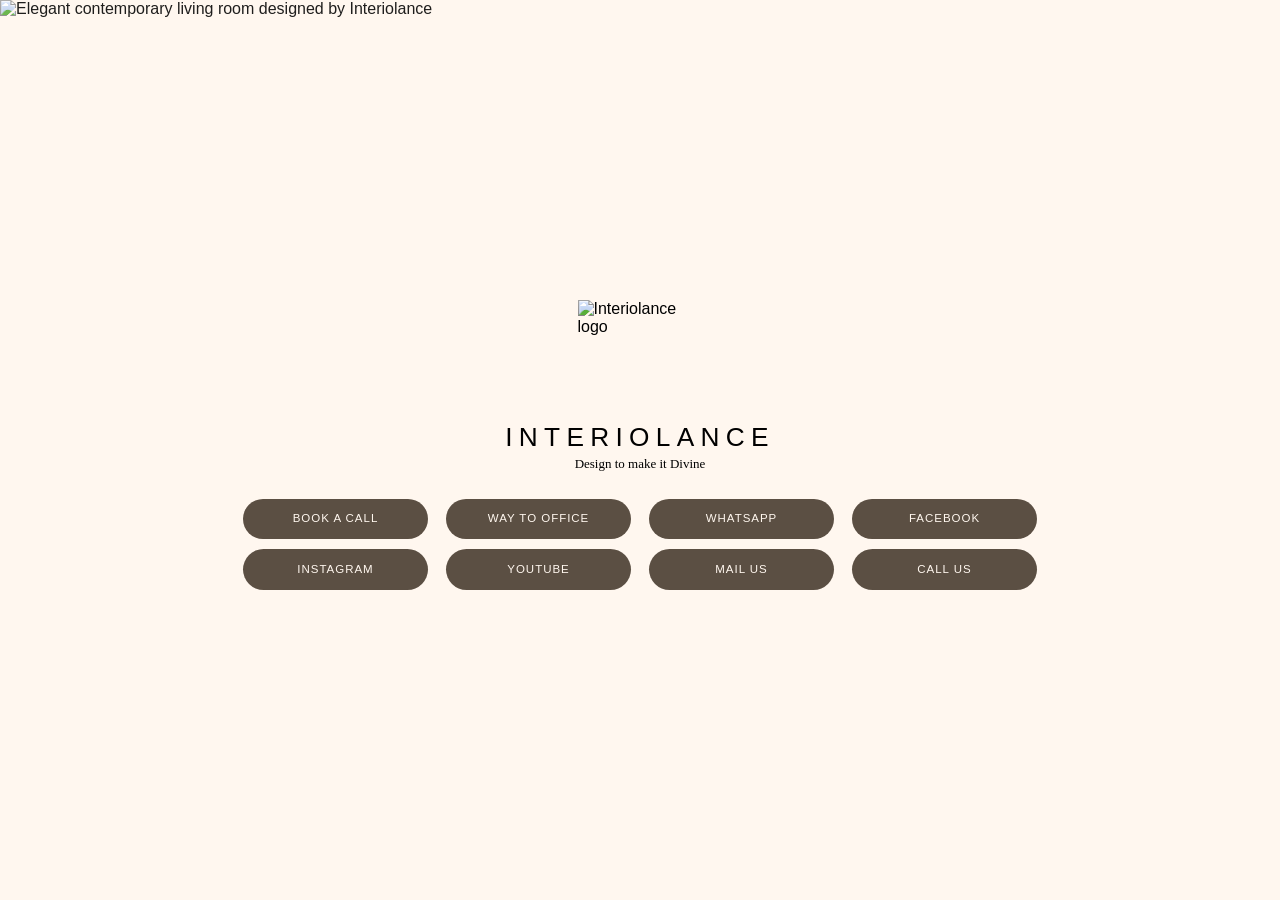
==== index.html @ ce36a460 "Initial commit" ====
<!doctype html>
<html lang="en-IN">
<head>
  <meta charset="utf-8">
  <meta name="viewport" content="width=device-width, initial-scale=1, viewport-fit=cover">
  <meta name="theme-color" content="#fff7ef">
  <meta name="description" content="This page is the Gateway to all other Digital platforms!">
  <title>Interiolance Landing Page</title>
  <link rel="preload" as="image" href="assets/original/hero.jpg">
  <link rel="preload" as="image" href="assets/original/logo.png">
  <link rel="stylesheet" href="styles.css">
</head>
<body>
  <main class="landing" id="top" aria-label="Interiolance digital links">
    <img class="landing-photo" src="assets/original/hero.jpg" alt="Elegant contemporary living room designed by Interiolance" fetchpriority="high">
    <div class="photo-wash" aria-hidden="true"></div>

    <div class="landing-content">
      <div class="logo-frame">
        <img class="brand-logo" src="assets/original/logo.png" alt="Interiolance logo" width="380" height="425">
      </div>
      <h1 class="brand-name">INTERIOLANCE</h1>
      <p class="tagline">Design to make it Divine</p>

      <nav class="link-list" aria-label="Interiolance links">
        <a class="pill" href="https://forms.gle/v94qBWnh7hxAthor6" target="_blank" rel="noopener noreferrer">book a call</a>
        <a class="pill" href="https://maps.app.goo.gl/uWN8ZstGS9riXZTt5" target="_blank" rel="noopener noreferrer">Way to OFFICE</a>
        <a class="pill" href="https://wa.me/+917980314340" target="_blank" rel="noopener noreferrer">WHATSAPP</a>
        <a class="pill" href="https://www.facebook.com/Interiolance" target="_blank" rel="noopener noreferrer">FACEBOOK</a>
        <a class="pill" href="https://www.instagram.com/interiolance?igsh=eW11NDJ0bzZkbThj&amp;utm_source=qr" target="_blank" rel="noopener noreferrer">INSTAGRAM</a>
        <a class="pill" href="https://youtube.com/@interiolance?si=PGb9g3KjiF2tGZPr" target="_blank" rel="noopener noreferrer">YOUTUBE</a>
        <a class="pill" href="mailto:interiolance@gmail.com">mail us</a>
        <a class="pill" href="tel:+917980314340">CALL US</a>
      </nav>
    </div>
  </main>
  <script src="script.js" defer></script>
</body>
</html>
---- styles.css ----
:root {
  color-scheme: light;
  --cream: #fff7ef;
  --button: #5b4f43;
  --button-text: #fff7ef;
  --title: #000000;
  --serif: "Forum", "Times New Roman", Georgia, serif;
  --sans: "Lato", "Open Sans", Arial, sans-serif;
  --pill-width: 185.54px;
  --pill-height: 40.45px;
  --pill-gap: 8.77px;
}

* { box-sizing: border-box; }
html { min-width: 320px; min-height: 100%; background: var(--cream); }
body { margin: 0; min-width: 320px; min-height: 100%; color: var(--title); font-family: var(--sans); }
a { color: inherit; }

.landing {
  position: relative;
  isolation: isolate;
  display: flex;
  justify-content: flex-start;
  align-items: center;
  min-height: 100vh;
  min-height: 100svh;
  overflow: hidden;
  background: var(--cream);
  padding: 0 20px 44px;
}

.landing-photo,
.photo-wash {
  position: absolute;
  z-index: -2;
  inset: 0;
  display: block;
  width: 100%;
  height: 100%;
}
.landing-photo {
  object-fit: cover;
  object-position: center center;
}
.photo-wash {
  z-index: -1;
  background: linear-gradient(180deg, rgba(255,247,239,.12) 0%, rgba(255,247,239,.08) 42%, rgba(255,247,239,.18) 100%);
  pointer-events: none;
}

.landing-content {
  width: 100%;
  display: flex;
  flex-direction: column;
  align-items: center;
  padding-top: 12.96svh;
}
.logo-frame {
  width: 138.6px;
  height: 122.1px;
  flex: 0 0 auto;
  display: flex;
  align-items: center;
  justify-content: center;
  overflow: hidden;
  margin: 0 0 13.6px;
}
.brand-logo {
  display: block;
  width: 100%;
  height: 100%;
  object-fit: contain;
  object-position: center;
}
.brand-name {
  max-width: 100%;
  margin: 0;
  color: #000;
  font-family: var(--sans);
  font-size: 25px;
  font-weight: 400;
  line-height: 28.3px;
  letter-spacing: .235em;
  text-align: center;
  white-space: nowrap;
  text-shadow: 0 1px 2px rgba(255,255,255,.12);
}
.tagline {
  margin: 0;
  color: #000;
  font-family: var(--serif);
  font-size: 12px;
  font-weight: 400;
  line-height: 16px;
  text-align: center;
}
.link-list {
  display: flex;
  flex-direction: column;
  align-items: center;
  gap: var(--pill-gap);
  width: 100%;
  margin-top: 11px;
}
.pill {
  display: inline-flex;
  flex: 0 0 auto;
  align-items: center;
  justify-content: center;
  width: min(var(--pill-width), 100%);
  min-height: var(--pill-height);
  padding: 0 16px;
  border: 0;
  border-radius: 999px;
  background: var(--button);
  color: var(--button-text);
  font-family: var(--sans);
  font-size: 11.5px;
  font-weight: 400;
  line-height: 1;
  letter-spacing: .085em;
  text-align: center;
  text-decoration: none;
  text-transform: uppercase;
  transition: background-color .18s ease, transform .18s ease, box-shadow .18s ease;
  -webkit-tap-highlight-color: transparent;
}
.pill:hover {
  background: #493e34;
  box-shadow: 0 4px 12px rgba(35, 27, 20, .13);
  transform: translateY(-1px);
}
.pill:active { transform: translateY(0); }
.pill:focus-visible { outline: 2px solid #fff; outline-offset: 3px; box-shadow: 0 0 0 5px var(--button); }

/* The Canva-exported mobile layout is a single portrait stack. Keep its
   original 8-pill order and spacing on narrow screens. */
@media (max-width: 699px) {
  .landing { align-items: flex-start; padding: 0 20px 38px; }
  .landing-photo { object-position: 50% center; }
  .landing-content { padding-top: 12.96svh; }
  .logo-frame { margin-bottom: 13.6px; }
  .brand-name { font-size: clamp(19px, 5.1vw, 25px); letter-spacing: .22em; }
  .tagline { font-size: 12px; }
  .link-list { margin-top: 11px; }
  .pill { max-width: 100%; }
}

/* The wide Canva view has room for a compact set of centred link pills. */
@media (min-width: 700px) {
  .landing { padding: 34px clamp(28px, 5vw, 72px) 44px; }
  .landing-content { padding-top: 0; margin: auto; }
  .logo-frame { width: 125px; height: 112px; margin-bottom: 10px; }
  .brand-name { font-size: clamp(25px, 2.05vw, 31px); letter-spacing: .24em; line-height: 1.15; }
  .tagline { margin-top: 3px; font-size: 13px; }
  .link-list {
    width: min(100%, 800px);
    display: grid;
    grid-template-columns: repeat(4, minmax(0, 1fr));
    justify-items: center;
    gap: 10px 12px;
    margin-top: 27px;
  }
  .pill { width: min(100%, 185.54px); }
}

@media (prefers-reduced-motion: reduce) {
  *, *::before, *::after { transition: none !important; scroll-behavior: auto !important; }
}
.pill.is-pressed { background: #40362e; transform: scale(.99); }
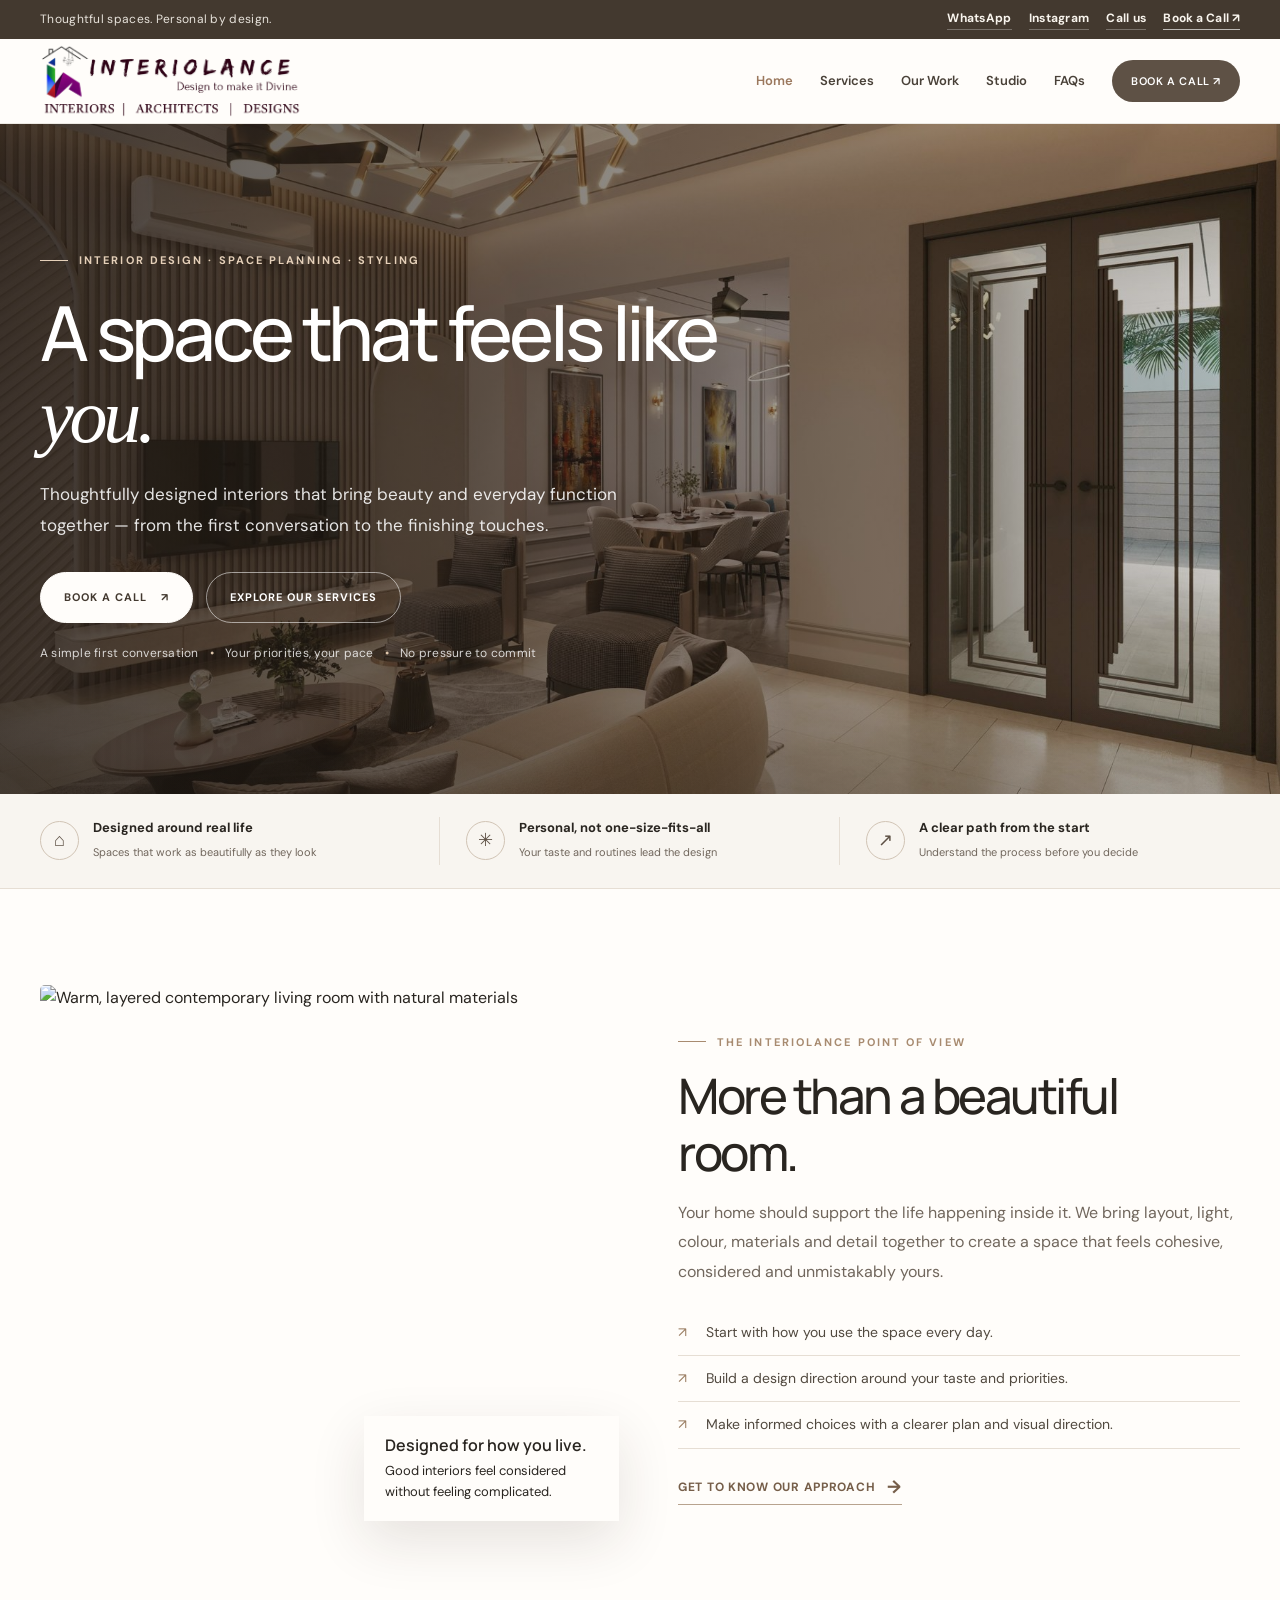
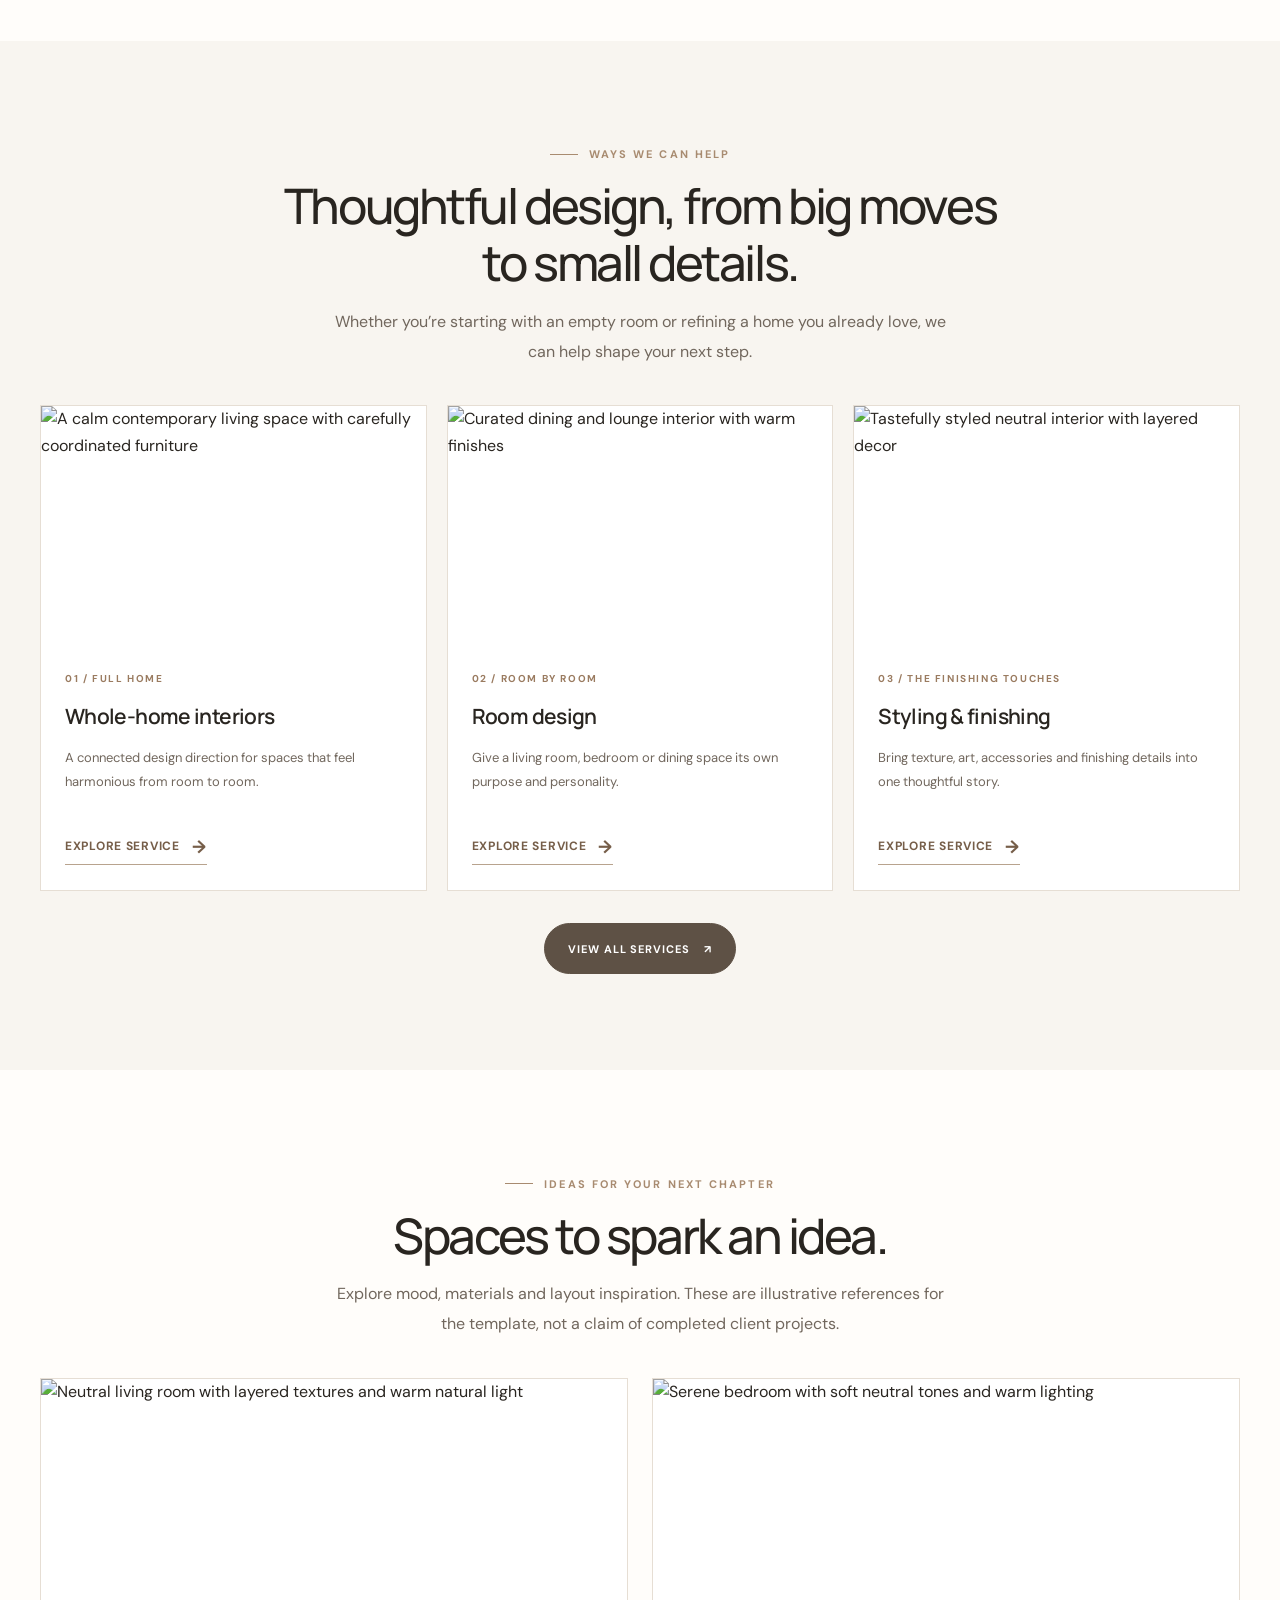
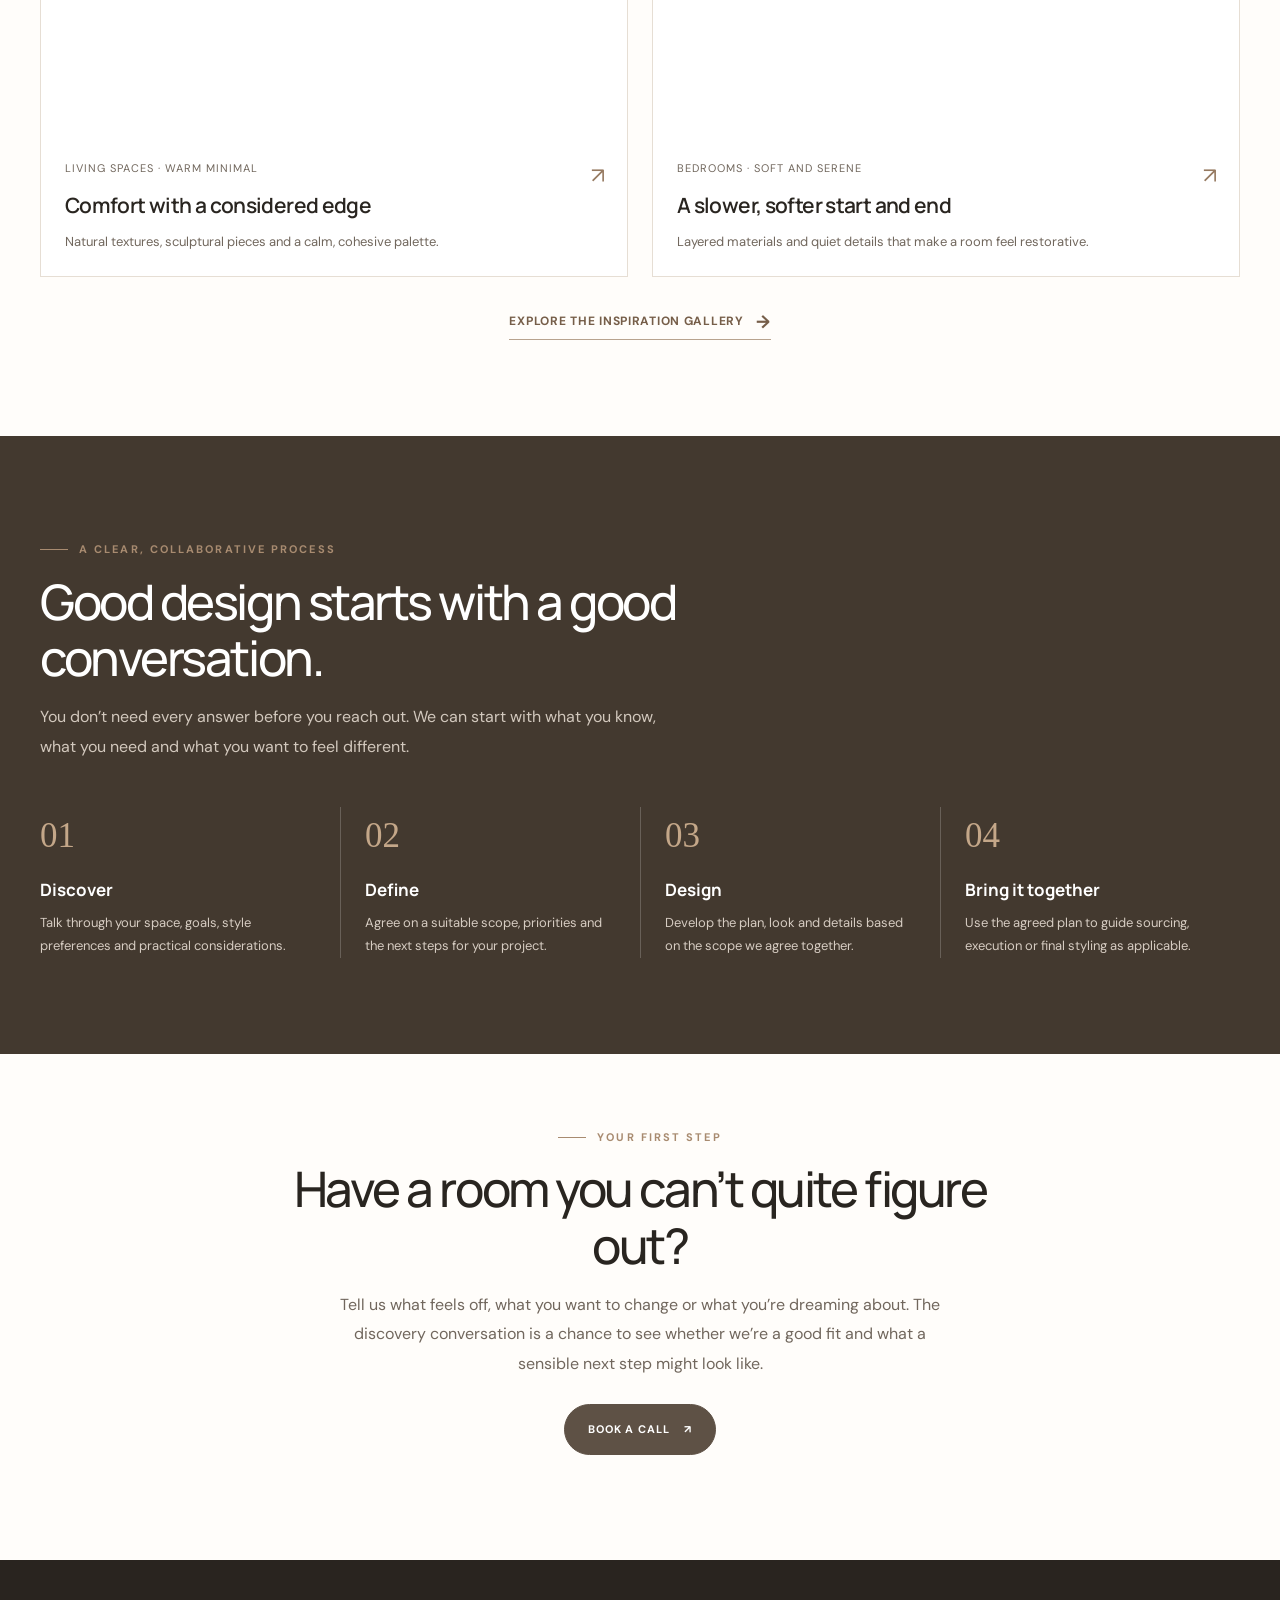
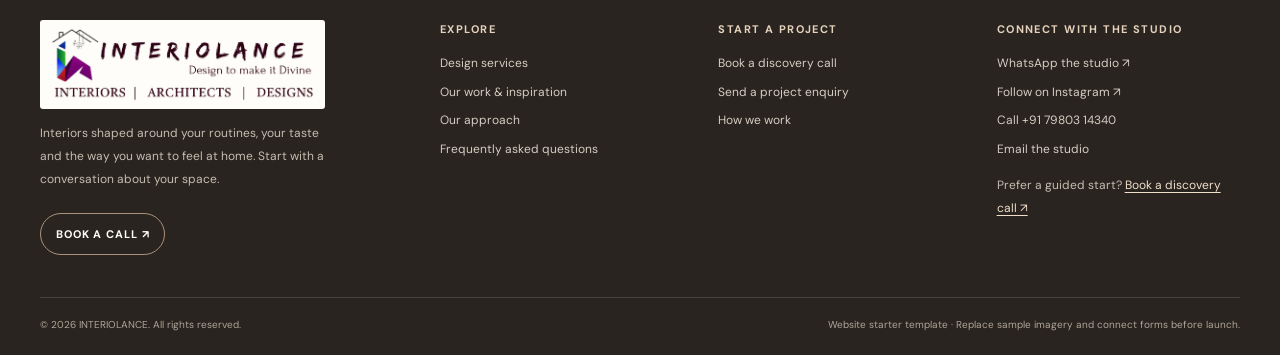
==== commit f7d89a4b: "Updated Changes" ====
--- a/index.html
+++ b/index.html
@@ -1,39 +1,29 @@
 <!doctype html>
-<html lang="en-IN">
-<head>
-  <meta charset="utf-8">
-  <meta name="viewport" content="width=device-width, initial-scale=1, viewport-fit=cover">
-  <meta name="theme-color" content="#fff7ef">
-  <meta name="description" content="This page is the Gateway to all other Digital platforms!">
-  <title>Interiolance Landing Page</title>
-  <link rel="preload" as="image" href="assets/original/hero.jpg">
-  <link rel="preload" as="image" href="assets/original/logo.png">
-  <link rel="stylesheet" href="styles.css">
-</head>
-<body>
-  <main class="landing" id="top" aria-label="Interiolance digital links">
-    <img class="landing-photo" src="assets/original/hero.jpg" alt="Elegant contemporary living room designed by Interiolance" fetchpriority="high">
-    <div class="photo-wash" aria-hidden="true"></div>
-
-    <div class="landing-content">
-      <div class="logo-frame">
-        <img class="brand-logo" src="assets/original/logo.png" alt="Interiolance logo" width="380" height="425">
-      </div>
-      <h1 class="brand-name">INTERIOLANCE</h1>
-      <p class="tagline">Design to make it Divine</p>
-
-      <nav class="link-list" aria-label="Interiolance links">
-        <a class="pill" href="https://forms.gle/v94qBWnh7hxAthor6" target="_blank" rel="noopener noreferrer">book a call</a>
-        <a class="pill" href="https://maps.app.goo.gl/uWN8ZstGS9riXZTt5" target="_blank" rel="noopener noreferrer">Way to OFFICE</a>
-        <a class="pill" href="https://wa.me/+917980314340" target="_blank" rel="noopener noreferrer">WHATSAPP</a>
-        <a class="pill" href="https://www.facebook.com/Interiolance" target="_blank" rel="noopener noreferrer">FACEBOOK</a>
-        <a class="pill" href="https://www.instagram.com/interiolance?igsh=eW11NDJ0bzZkbThj&amp;utm_source=qr" target="_blank" rel="noopener noreferrer">INSTAGRAM</a>
-        <a class="pill" href="https://youtube.com/@interiolance?si=PGb9g3KjiF2tGZPr" target="_blank" rel="noopener noreferrer">YOUTUBE</a>
-        <a class="pill" href="mailto:interiolance@gmail.com">mail us</a>
-        <a class="pill" href="tel:+917980314340">CALL US</a>
-      </nav>
-    </div>
-  </main>
-  <script src="script.js" defer></script>
-</body>
-</html>
+<html lang="en"><head><meta charset="utf-8"><meta name="viewport" content="width=device-width,initial-scale=1"><meta name="theme-color" content="#5e5145"><meta name="description" content="INTERIOLANCE creates thoughtful, personal interiors. Explore design services, inspiration and book a discovery call."><title>Interior Design Studio | INTERIOLANCE</title><link rel="icon" type="image/png" href="assets/interiolance-mark.png"><link rel="stylesheet" href="styles.css"></head>
+<body><a class="skip-link" href="#main-content">Skip to content</a>
+<div class="utility-bar"><div class="container utility-inner"><span class="utility-message">Thoughtful spaces. Personal by design.</span><div class="utility-actions"><a class="utility-link" href="https://wa.me/917980314340?text=Hello%20INTERIOLANCE%2C%20I%27d%20like%20to%20discuss%20an%20interior%20design%20project." target="_blank" rel="noopener noreferrer" aria-label="Chat with INTERIOLANCE on WhatsApp">WhatsApp</a><a class="utility-link" href="https://www.instagram.com/interiolance/" target="_blank" rel="noopener noreferrer" aria-label="Visit INTERIOLANCE on Instagram">Instagram</a><a class="utility-link" href="tel:+917980314340" aria-label="Call INTERIOLANCE">Call us</a><a class="utility-book" href="https://forms.gle/v94qBWnh7hxAthor6" target="_blank" rel="noopener noreferrer">Book a Call <span aria-hidden="true">↗</span></a></div></div></div>
+<header class="site-header"><div class="container header-inner">
+<a class="brand" href="index.html" aria-label="INTERIOLANCE home"><img class="brand-logo" src="assets/interiolance-logo.png" alt="INTERIOLANCE — Design to make it Divine — Interiors, Architects, Designs"/></a>
+<button class="menu-toggle" type="button" aria-expanded="false" aria-controls="primary-navigation" aria-label="Open navigation menu"><span aria-hidden="true">☰</span><span class="menu-label">Menu</span></button>
+<nav class="main-nav" id="primary-navigation" aria-label="Primary navigation"><a href="index.html" data-page="home" class="active">Home</a><a href="services.html" data-page="services" class="">Services</a><a href="projects.html" data-page="projects" class="">Our Work</a><a href="about.html" data-page="about" class="">Studio</a><a href="faqs.html" data-page="faqs" class="">FAQs</a><a class="nav-book" href="https://forms.gle/v94qBWnh7hxAthor6" target="_blank" rel="noopener noreferrer" data-page="contact">BOOK A CALL <span aria-hidden="true">↗</span></a></nav>
+</div></header><main id="main-content"><section class="hero"><div class="container hero-inner"><div class="hero-copy reveal"><span class="eyebrow">Interior design · Space planning · Styling</span><h1>A space that feels like <em>you.</em></h1><p class="lead">Thoughtfully designed interiors that bring beauty and everyday function together — from the first conversation to the finishing touches.</p><div class="hero-actions"><a class="btn btn-light" href="https://forms.gle/v94qBWnh7hxAthor6" target="_blank" rel="noopener noreferrer">Book a Call <span aria-hidden="true">↗</span></a><a class="btn btn-outline" href="services.html">Explore our services</a></div><p class="hero-note">A simple first conversation <span>•</span> Your priorities, your pace <span>•</span> No pressure to commit</p></div></div></section>
+<section class="trust-strip"><div class="container trust-grid"><div class="trust-item"><span class="trust-mark">⌂</span><div><strong>Designed around real life</strong><small>Spaces that work as beautifully as they look</small></div></div><div class="trust-item"><span class="trust-mark">✳</span><div><strong>Personal, not one-size-fits-all</strong><small>Your taste and routines lead the design</small></div></div><div class="trust-item"><span class="trust-mark">↗</span><div><strong>A clear path from the start</strong><small>Understand the process before you decide</small></div></div></div></section>
+<section class="section"><div class="container split"><div class="photo-wrap reveal"><img src="https://images.unsplash.com/photo-1600210492486-724fe5c67fb0?auto=format&fit=crop&w=1300&q=85" alt="Warm, layered contemporary living room with natural materials" loading="lazy"><div class="image-label"><strong>Designed for how you live.</strong>Good interiors feel considered without feeling complicated.</div></div><div class="split-copy reveal"><span class="eyebrow">The INTERIOLANCE point of view</span><h2>More than a beautiful room.</h2><p class="lead">Your home should support the life happening inside it. We bring layout, light, colour, materials and detail together to create a space that feels cohesive, considered and unmistakably yours.</p><ul class="simple-list"><li>Start with how you use the space every day.</li><li>Build a design direction around your taste and priorities.</li><li>Make informed choices with a clearer plan and visual direction.</li></ul><a class="text-link" href="about.html">Get to know our approach <span>→</span></a></div></div></section>
+<section class="section section-tint"><div class="container"><div class="section-heading reveal"><span class="eyebrow">Ways we can help</span><h2>Thoughtful design, from big moves to small details.</h2><p class="lead">Whether you’re starting with an empty room or refining a home you already love, we can help shape your next step.</p></div><div class="card-grid">
+<a class="service-card reveal" href="services.html#full-home"><img src="https://images.unsplash.com/photo-1600607687939-ce8a6c25118c?auto=format&fit=crop&w=1000&q=85" alt="A calm contemporary living space with carefully coordinated furniture" loading="lazy"><div class="service-card-content"><span class="number">01 / FULL HOME</span><h3>Whole-home interiors</h3><p>A connected design direction for spaces that feel harmonious from room to room.</p><span class="text-link">Explore service <span>→</span></span></div></a>
+<a class="service-card reveal" href="services.html#room-design"><img src="https://images.unsplash.com/photo-1616486338812-3dadae4b4ace?auto=format&fit=crop&w=1000&q=85" alt="Curated dining and lounge interior with warm finishes" loading="lazy"><div class="service-card-content"><span class="number">02 / ROOM BY ROOM</span><h3>Room design</h3><p>Give a living room, bedroom or dining space its own purpose and personality.</p><span class="text-link">Explore service <span>→</span></span></div></a>
+<a class="service-card reveal" href="services.html#styling"><img src="https://images.unsplash.com/photo-1618221195710-dd6b41faaea6?auto=format&fit=crop&w=1000&q=85" alt="Tastefully styled neutral interior with layered decor" loading="lazy"><div class="service-card-content"><span class="number">03 / THE FINISHING TOUCHES</span><h3>Styling & finishing</h3><p>Bring texture, art, accessories and finishing details into one thoughtful story.</p><span class="text-link">Explore service <span>→</span></span></div></a>
+</div><div style="text-align:center;margin-top:32px"><a class="btn" href="services.html">View all services <span aria-hidden="true">↗</span></a></div></div></section>
+<section class="section"><div class="container"><div class="section-heading reveal"><span class="eyebrow">Ideas for your next chapter</span><h2>Spaces to spark an idea.</h2><p class="lead">Explore mood, materials and layout inspiration. These are illustrative references for the template, not a claim of completed client projects.</p></div><div class="project-grid">
+<a class="project-card reveal" href="projects.html"><img src="https://images.unsplash.com/photo-1600210492486-724fe5c67fb0?auto=format&fit=crop&w=1300&q=85" alt="Neutral living room with layered textures and warm natural light" loading="lazy"><div class="project-info"><span class="project-meta">Living spaces · Warm minimal</span><h3>Comfort with a considered edge</h3><p>Natural textures, sculptural pieces and a calm, cohesive palette.</p><span class="arrow" aria-hidden="true">↗</span></div></a>
+<a class="project-card reveal" href="projects.html"><img src="https://images.unsplash.com/photo-1600607687920-4e2a09cf159d?auto=format&fit=crop&w=1300&q=85" alt="Serene bedroom with soft neutral tones and warm lighting" loading="lazy"><div class="project-info"><span class="project-meta">Bedrooms · Soft and serene</span><h3>A slower, softer start and end</h3><p>Layered materials and quiet details that make a room feel restorative.</p><span class="arrow" aria-hidden="true">↗</span></div></a>
+</div><div style="text-align:center;margin-top:30px"><a class="text-link" href="projects.html">Explore the inspiration gallery <span>→</span></a></div></div></section>
+<section class="section section-dark" id="process"><div class="container"><div class="section-heading align-left reveal"><span class="eyebrow">A clear, collaborative process</span><h2>Good design starts with a good conversation.</h2><p class="lead">You don’t need every answer before you reach out. We can start with what you know, what you need and what you want to feel different.</p></div><div class="process-grid"><div class="process-item reveal"><div class="process-num">01</div><h3>Discover</h3><p>Talk through your space, goals, style preferences and practical considerations.</p></div><div class="process-item reveal"><div class="process-num">02</div><h3>Define</h3><p>Agree on a suitable scope, priorities and the next steps for your project.</p></div><div class="process-item reveal"><div class="process-num">03</div><h3>Design</h3><p>Develop the plan, look and details based on the scope we agree together.</p></div><div class="process-item reveal"><div class="process-num">04</div><h3>Bring it together</h3><p>Use the agreed plan to guide sourcing, execution or final styling as applicable.</p></div></div></div></section>
+<section class="section compact"><div class="container"><div class="section-heading reveal"><span class="eyebrow">Your first step</span><h2>Have a room you can’t quite figure out?</h2><p class="lead">Tell us what feels off, what you want to change or what you’re dreaming about. The discovery conversation is a chance to see whether we’re a good fit and what a sensible next step might look like.</p><div style="margin-top:25px"><a class="btn" href="https://forms.gle/v94qBWnh7hxAthor6" target="_blank" rel="noopener noreferrer">Book a Call <span aria-hidden="true">↗</span></a></div></div></div></section></main><footer class="footer"><div class="container"><div class="footer-main">
+<div><a class="footer-brand" href="index.html"><img class="footer-logo" src="assets/interiolance-logo.png" alt="INTERIOLANCE — Design to make it Divine — Interiors, Architects, Designs"/></a><p>Interiors shaped around your routines, your taste and the way you want to feel at home. Start with a conversation about your space.</p><a class="footer-cta" href="https://forms.gle/v94qBWnh7hxAthor6" target="_blank" rel="noopener noreferrer">BOOK A CALL ↗</a></div>
+<div><h3>Explore</h3><div class="footer-links"><a href="services.html">Design services</a><a href="projects.html">Our work & inspiration</a><a href="about.html">Our approach</a><a href="faqs.html">Frequently asked questions</a></div></div>
+<div><h3>Start a project</h3><div class="footer-links"><a href="https://forms.gle/v94qBWnh7hxAthor6" target="_blank" rel="noopener noreferrer">Book a discovery call</a><a href="contact.html#project-enquiry">Send a project enquiry</a><a href="services.html#process">How we work</a></div></div>
+<div><h3>Connect with the studio</h3><div class="footer-links"><a href="https://wa.me/917980314340?text=Hello%20INTERIOLANCE%2C%20I%27d%20like%20to%20discuss%20an%20interior%20design%20project." target="_blank" rel="noopener noreferrer">WhatsApp the studio ↗</a><a href="https://www.instagram.com/interiolance/" target="_blank" rel="noopener noreferrer">Follow on Instagram ↗</a><a href="tel:+917980314340">Call +91 79803 14340</a><a href="mailto:interiolance@gmail.com">Email the studio</a></div><p style="margin-top:14px">Prefer a guided start? <a class="footer-inline-link" href="https://forms.gle/v94qBWnh7hxAthor6" target="_blank" rel="noopener noreferrer">Book a discovery call ↗</a></p></div>
+</div><div class="footer-bottom"><span>© <span data-current-year></span> INTERIOLANCE. All rights reserved.</span><span>Website starter template · Replace sample imagery and connect forms before launch.</span></div></div></footer>
+<nav class="mobile-contact-dock" aria-label="Quick contact links"><a class="dock-book" href="https://forms.gle/v94qBWnh7hxAthor6" target="_blank" rel="noopener noreferrer"><span class="dock-icon" aria-hidden="true">↗</span><span>Book a Call</span></a><a href="https://wa.me/917980314340?text=Hello%20INTERIOLANCE%2C%20I%27d%20like%20to%20discuss%20an%20interior%20design%20project." target="_blank" rel="noopener noreferrer"><span class="dock-icon" aria-hidden="true">◉</span><span>WhatsApp</span></a><a href="https://www.instagram.com/interiolance/" target="_blank" rel="noopener noreferrer"><span class="dock-icon" aria-hidden="true">◎</span><span>Instagram</span></a><a href="tel:+917980314340"><span class="dock-icon" aria-hidden="true">☎</span><span>Call</span></a></nav>
+<script src="script.js"></script></body></html>
--- a/styles.css
+++ b/styles.css
@@ -1,170 +1,7 @@
-:root {
-  color-scheme: light;
-  --cream: #fff7ef;
-  --button: #5b4f43;
-  --button-text: #fff7ef;
-  --title: #000000;
-  --serif: "Forum", "Times New Roman", Georgia, serif;
-  --sans: "Lato", "Open Sans", Arial, sans-serif;
-  --pill-width: 185.54px;
-  --pill-height: 40.45px;
-  --pill-gap: 8.77px;
-}
-
-* { box-sizing: border-box; }
-html { min-width: 320px; min-height: 100%; background: var(--cream); }
-body { margin: 0; min-width: 320px; min-height: 100%; color: var(--title); font-family: var(--sans); }
-a { color: inherit; }
-
-.landing {
-  position: relative;
-  isolation: isolate;
-  display: flex;
-  justify-content: flex-start;
-  align-items: center;
-  min-height: 100vh;
-  min-height: 100svh;
-  overflow: hidden;
-  background: var(--cream);
-  padding: 0 20px 44px;
-}
-
-.landing-photo,
-.photo-wash {
-  position: absolute;
-  z-index: -2;
-  inset: 0;
-  display: block;
-  width: 100%;
-  height: 100%;
-}
-.landing-photo {
-  object-fit: cover;
-  object-position: center center;
-}
-.photo-wash {
-  z-index: -1;
-  background: linear-gradient(180deg, rgba(255,247,239,.12) 0%, rgba(255,247,239,.08) 42%, rgba(255,247,239,.18) 100%);
-  pointer-events: none;
-}
-
-.landing-content {
-  width: 100%;
-  display: flex;
-  flex-direction: column;
-  align-items: center;
-  padding-top: 12.96svh;
-}
-.logo-frame {
-  width: 138.6px;
-  height: 122.1px;
-  flex: 0 0 auto;
-  display: flex;
-  align-items: center;
-  justify-content: center;
-  overflow: hidden;
-  margin: 0 0 13.6px;
-}
-.brand-logo {
-  display: block;
-  width: 100%;
-  height: 100%;
-  object-fit: contain;
-  object-position: center;
-}
-.brand-name {
-  max-width: 100%;
-  margin: 0;
-  color: #000;
-  font-family: var(--sans);
-  font-size: 25px;
-  font-weight: 400;
-  line-height: 28.3px;
-  letter-spacing: .235em;
-  text-align: center;
-  white-space: nowrap;
-  text-shadow: 0 1px 2px rgba(255,255,255,.12);
-}
-.tagline {
-  margin: 0;
-  color: #000;
-  font-family: var(--serif);
-  font-size: 12px;
-  font-weight: 400;
-  line-height: 16px;
-  text-align: center;
-}
-.link-list {
-  display: flex;
-  flex-direction: column;
-  align-items: center;
-  gap: var(--pill-gap);
-  width: 100%;
-  margin-top: 11px;
-}
-.pill {
-  display: inline-flex;
-  flex: 0 0 auto;
-  align-items: center;
-  justify-content: center;
-  width: min(var(--pill-width), 100%);
-  min-height: var(--pill-height);
-  padding: 0 16px;
-  border: 0;
-  border-radius: 999px;
-  background: var(--button);
-  color: var(--button-text);
-  font-family: var(--sans);
-  font-size: 11.5px;
-  font-weight: 400;
-  line-height: 1;
-  letter-spacing: .085em;
-  text-align: center;
-  text-decoration: none;
-  text-transform: uppercase;
-  transition: background-color .18s ease, transform .18s ease, box-shadow .18s ease;
-  -webkit-tap-highlight-color: transparent;
-}
-.pill:hover {
-  background: #493e34;
-  box-shadow: 0 4px 12px rgba(35, 27, 20, .13);
-  transform: translateY(-1px);
-}
-.pill:active { transform: translateY(0); }
-.pill:focus-visible { outline: 2px solid #fff; outline-offset: 3px; box-shadow: 0 0 0 5px var(--button); }
-
-/* The Canva-exported mobile layout is a single portrait stack. Keep its
-   original 8-pill order and spacing on narrow screens. */
-@media (max-width: 699px) {
-  .landing { align-items: flex-start; padding: 0 20px 38px; }
-  .landing-photo { object-position: 50% center; }
-  .landing-content { padding-top: 12.96svh; }
-  .logo-frame { margin-bottom: 13.6px; }
-  .brand-name { font-size: clamp(19px, 5.1vw, 25px); letter-spacing: .22em; }
-  .tagline { font-size: 12px; }
-  .link-list { margin-top: 11px; }
-  .pill { max-width: 100%; }
-}
-
-/* The wide Canva view has room for a compact set of centred link pills. */
-@media (min-width: 700px) {
-  .landing { padding: 34px clamp(28px, 5vw, 72px) 44px; }
-  .landing-content { padding-top: 0; margin: auto; }
-  .logo-frame { width: 125px; height: 112px; margin-bottom: 10px; }
-  .brand-name { font-size: clamp(25px, 2.05vw, 31px); letter-spacing: .24em; line-height: 1.15; }
-  .tagline { margin-top: 3px; font-size: 13px; }
-  .link-list {
-    width: min(100%, 800px);
-    display: grid;
-    grid-template-columns: repeat(4, minmax(0, 1fr));
-    justify-items: center;
-    gap: 10px 12px;
-    margin-top: 27px;
-  }
-  .pill { width: min(100%, 185.54px); }
-}
-
-@media (prefers-reduced-motion: reduce) {
-  *, *::before, *::after { transition: none !important; scroll-behavior: auto !important; }
-}
-.pill.is-pressed { background: #40362e; transform: scale(.99); }
+@import url('https://fonts.googleapis.com/css2?family=DM+Sans:wght@400;500;600;700&family=Manrope:wght@400;500;600;700;800&display=swap');
+:root{--ink:#292520;--muted:#71675d;--taupe:#5e5145;--taupe-dark:#43392f;--sand:#e9dfd2;--cream:#f8f5f0;--paper:#fffdfa;--line:#e6ded4;--white:#fff;--accent:#a88b70;--shadow:0 20px 55px rgba(46,35,24,.12);--radius:5px;--max:1200px}
+*{box-sizing:border-box}html{scroll-behavior:smooth;scroll-padding-top:100px}body{margin:0;background:var(--paper);color:var(--ink);font-family:'DM Sans',Arial,sans-serif;line-height:1.65;-webkit-font-smoothing:antialiased}img{display:block;max-width:100%}a{color:inherit;text-decoration:none}button,input,textarea,select{font:inherit}button,a{-webkit-tap-highlight-color:transparent}button:focus-visible,a:focus-visible,input:focus-visible,textarea:focus-visible,select:focus-visible{outline:3px solid #b99574;outline-offset:3px}.container{width:min(var(--max),calc(100% - 48px));margin-inline:auto}.utility-bar{background:var(--taupe-dark);color:#f9f5ee;font-size:12px;letter-spacing:.025em}.utility-inner{display:flex;align-items:center;justify-content:space-between;gap:20px;min-height:39px}.utility-message{opacity:.9;white-space:nowrap}.utility-actions{display:flex;align-items:center;justify-content:flex-end;gap:17px;flex-wrap:wrap}.utility-actions a{font-weight:700;padding-bottom:1px;white-space:nowrap}.utility-link{border-bottom:1px solid rgba(255,255,255,.28)}.utility-actions a:hover{color:#ead8c5}.utility-book{border-bottom:1px solid rgba(255,255,255,.65);letter-spacing:.01em}.site-header{position:sticky;top:0;z-index:20;background:rgba(255,253,250,.96);backdrop-filter:blur(16px);border-bottom:1px solid rgba(98,80,63,.12)}.header-inner{min-height:84px;display:flex;align-items:center;justify-content:space-between;gap:24px}.brand{display:inline-flex;align-items:center;width:295px;min-width:250px;max-width:310px;flex:0 1 295px;flex-shrink:0}.brand-logo{display:block;width:100%;height:auto;max-height:74px;object-fit:contain;object-position:left center}.main-nav{display:flex;align-items:center;gap:27px;font-size:13px;font-weight:600;color:#494138}.main-nav>a:not(.btn):hover,.main-nav>a.active{color:#9b785d}.nav-book{padding:12px 19px!important;border-radius:99px;background:var(--taupe);color:var(--white)!important;letter-spacing:.055em;font-size:11px;transition:transform .2s,background .2s}.nav-book:hover{background:var(--taupe-dark);transform:translateY(-1px)}.menu-toggle{display:none;border:1px solid var(--line);background:transparent;border-radius:99px;padding:9px 14px;color:var(--ink);cursor:pointer}.hero{min-height:670px;display:flex;align-items:center;position:relative;color:white;background-image:linear-gradient(90deg,rgba(32,25,20,.76) 0%,rgba(44,34,27,.57) 42%,rgba(46,35,26,.22) 100%),url('assets/hero-interior.jpg');background-size:cover;background-position:center 54%;isolation:isolate}.hero:after{content:"";position:absolute;inset:auto 0 0;height:95px;background:linear-gradient(transparent,rgba(24,20,16,.15));pointer-events:none}.hero-inner{position:relative;z-index:1;padding-block:85px}.hero-copy{max-width:720px}.eyebrow{display:inline-flex;align-items:center;gap:11px;font-size:11px;letter-spacing:.19em;text-transform:uppercase;font-weight:700;color:var(--accent)}.hero .eyebrow{color:#e5d0b9}.eyebrow:before{content:"";width:28px;height:1px;background:currentColor}.hero h1,.page-hero h1{font-family:'Manrope',sans-serif;font-weight:500;letter-spacing:-.055em;line-height:1.07;font-size:clamp(42px,6.2vw,76px);margin:23px 0 21px}.hero h1 em{font-family:Georgia,serif;font-weight:400}.hero .lead{max-width:590px;color:rgba(255,255,255,.88);font-size:17px}.lead{font-size:16px;color:var(--muted);line-height:1.85}.hero-actions{display:flex;align-items:center;gap:13px;flex-wrap:wrap;margin-top:30px}.btn{display:inline-flex;justify-content:center;align-items:center;gap:14px;border:1px solid var(--taupe);background:var(--taupe);color:#fff;padding:14px 23px;min-height:51px;text-transform:uppercase;font-size:11px;letter-spacing:.09em;font-weight:700;border-radius:99px;cursor:pointer;transition:transform .2s,background .2s,border-color .2s}.btn:hover{transform:translateY(-2px);background:var(--taupe-dark);border-color:var(--taupe-dark)}.btn-light{background:#fffdfa;color:var(--taupe-dark);border-color:#fffdfa}.btn-light:hover{background:#e9dfd2;border-color:#e9dfd2}.btn-outline{background:transparent;color:var(--ink);border-color:#cfc3b6}.hero .btn-outline{color:white;border-color:rgba(255,255,255,.55)}.hero .btn-outline:hover{background:rgba(255,255,255,.13)}.hero-note{font-size:12px;color:rgba(255,255,255,.8);margin-top:21px;letter-spacing:.02em}.hero-note span{display:inline-block;margin:0 8px;color:#dfc7ad}.trust-strip{background:var(--cream);border-bottom:1px solid var(--line)}.trust-grid{display:grid;grid-template-columns:repeat(3,1fr);padding:23px 0}.trust-item{display:flex;align-items:center;gap:14px;padding:0 26px;border-right:1px solid var(--line)}.trust-item:first-child{padding-left:0}.trust-item:last-child{border:0}.trust-mark{width:39px;height:39px;border:1px solid #d1c4b5;border-radius:50%;display:grid;place-items:center;font-family:Georgia,serif;font-size:18px;color:var(--taupe);flex-shrink:0}.trust-item strong{font-size:13px;display:block;font-weight:700}.trust-item small{font-size:11px;color:var(--muted)}.section{padding:96px 0}.section.compact{padding:66px 0}.section-tint{background:var(--cream)}.section-dark{background:var(--taupe-dark);color:white}.section-dark .lead{color:#d2c8bd}.section-heading{max-width:720px;margin:0 auto 39px;text-align:center}.section-heading h2,.split-copy h2,.closing-copy h2{font-family:'Manrope',sans-serif;font-size:clamp(31px,4.2vw,49px);font-weight:500;line-height:1.16;letter-spacing:-.05em;margin:15px 0}.section-heading p{max-width:630px;margin:0 auto}.section-heading.align-left{text-align:left;margin-left:0}.section-heading.align-left p{margin-left:0}.split{display:grid;grid-template-columns:1fr 1fr;gap:76px;align-items:center}.photo-wrap{position:relative}.photo-wrap img{width:100%;height:560px;object-fit:cover;border-radius:var(--radius)}.photo-wrap .image-label{position:absolute;right:-17px;bottom:24px;max-width:255px;background:var(--paper);box-shadow:var(--shadow);padding:18px 21px;font-size:13px}.image-label strong{display:block;font-family:'Manrope',sans-serif;font-weight:600;font-size:16px;line-height:1.4;margin-bottom:4px}.split-copy h2{margin-top:17px}.split-copy .lead{margin-bottom:18px}.simple-list{padding:0;list-style:none;margin:24px 0}.simple-list li{padding:11px 0 11px 28px;position:relative;border-bottom:1px solid var(--line);font-size:14px;color:#51493f}.simple-list li:before{content:"↗";position:absolute;left:0;top:11px;color:#9a7d62}.text-link{display:inline-flex;align-items:center;gap:12px;color:#765e49;font-weight:700;font-size:12px;letter-spacing:.06em;text-transform:uppercase;border-bottom:1px solid #b8a38e;padding-bottom:7px}.text-link span{font-size:18px;line-height:1}.card-grid{display:grid;grid-template-columns:repeat(3,1fr);gap:20px}.service-card{background:#fff;border:1px solid var(--line);transition:transform .25s,box-shadow .25s;overflow:hidden}.service-card:hover,.project-card:hover{transform:translateY(-4px);box-shadow:var(--shadow)}.service-card img{width:100%;height:235px;object-fit:cover}.service-card-content{padding:23px 24px 25px}.service-card .number,.project-card .number{font-size:10px;letter-spacing:.16em;color:#9a7b60;font-weight:700}.service-card h3,.project-card h3{font-family:'Manrope',sans-serif;font-size:21px;font-weight:600;letter-spacing:-.03em;margin:8px 0}.service-card p{font-size:13px;color:var(--muted);line-height:1.8;min-height:68px}.service-card .text-link{margin-top:10px}.project-grid{display:grid;grid-template-columns:1fr 1fr;gap:24px}.project-card{transition:transform .25s,box-shadow .25s;background:#fff;border:1px solid var(--line);overflow:hidden}.project-card img{width:100%;height:355px;object-fit:cover;transition:transform .6s}.project-card:hover img{transform:scale(1.025)}.project-card .project-info{padding:20px 24px 24px;position:relative}.project-card .project-meta{font-size:11px;color:var(--muted);text-transform:uppercase;letter-spacing:.09em}.project-card p{color:var(--muted);font-size:13px;margin:6px 0 0}.project-card .project-info .arrow{position:absolute;right:22px;top:24px;font-size:22px;color:#967a61}.process-grid{display:grid;grid-template-columns:repeat(4,1fr);gap:0;margin-top:46px}.process-item{padding:0 24px;border-left:1px solid rgba(255,255,255,.2)}.process-item:first-child{padding-left:0;border:0}.process-num{font-family:Georgia,serif;font-size:35px;color:#c4a789}.process-item h3{font-family:'Manrope',sans-serif;font-size:17px;margin:11px 0 8px}.process-item p{font-size:13px;color:#d6ccc2;line-height:1.75;margin:0}.closing-band{padding:65px 0;background:#e9dfd2}.closing-inner{display:flex;align-items:center;justify-content:space-between;gap:35px}.closing-copy{max-width:720px}.closing-copy h2{font-size:clamp(28px,4vw,42px);margin:10px 0}.closing-copy p{color:#66594d;max-width:650px;margin:0}.closing-actions{flex-shrink:0;display:flex;flex-direction:column;align-items:flex-start;gap:10px}.closing-actions small{font-size:11px;color:#6e6257}.page-hero{min-height:410px;position:relative;display:flex;align-items:flex-end;color:white;background-size:cover;background-position:center;isolation:isolate}.page-hero:before{content:"";position:absolute;inset:0;background:linear-gradient(90deg,rgba(33,27,22,.79),rgba(33,27,22,.35));z-index:-1}.page-hero .container{padding:85px 0 57px}.page-hero h1{font-size:clamp(39px,5.5vw,64px);max-width:800px;margin:18px 0 15px}.page-hero .lead{max-width:670px;color:rgba(255,255,255,.84);font-size:15px;margin:0}.page-hero .eyebrow{color:#e2c9af}.page-hero .hero-actions{margin-top:23px}.page-hero.no-image{background:var(--taupe-dark)}.service-detail-grid{display:grid;grid-template-columns:repeat(2,1fr);gap:20px}.service-detail{display:grid;grid-template-columns:160px 1fr;gap:22px;background:#fff;border:1px solid var(--line);padding:16px;align-items:center}.service-detail img{width:160px;height:170px;object-fit:cover}.service-detail h3{font-family:'Manrope',sans-serif;font-size:20px;margin:0 0 8px}.service-detail p{font-size:13px;color:var(--muted);margin:0 0 12px}.tag-list{display:flex;flex-wrap:wrap;gap:8px;margin:19px 0}.tag{font-size:10px;background:#f2ece5;padding:5px 9px;border-radius:99px;color:#615244}.note-box{padding:15px 18px;border-left:3px solid var(--accent);background:#f3eee8;color:#6b5b4c;font-size:12px;margin-top:24px}.about-stats{display:grid;grid-template-columns:repeat(3,1fr);gap:14px;margin-top:33px}.stat{padding:17px 0;border-top:1px solid var(--line)}.stat strong{display:block;font-family:'Manrope',sans-serif;font-size:20px;font-weight:600}.stat span{font-size:11px;color:var(--muted)}.faq-list{max-width:850px;margin:0 auto;border-top:1px solid var(--line)}.faq-item{border-bottom:1px solid var(--line)}.faq-question{width:100%;border:0;background:transparent;cursor:pointer;text-align:left;display:flex;justify-content:space-between;gap:24px;padding:22px 0;color:var(--ink);font-family:'Manrope',sans-serif;font-size:16px;font-weight:600}.faq-question .plus{font-size:23px;color:#9a7a5e;transition:transform .2s}.faq-answer{display:none;color:var(--muted);font-size:14px;max-width:740px;padding:0 28px 22px 0}.faq-item.is-open .faq-answer{display:block}.faq-item.is-open .plus{transform:rotate(45deg)}.booking-layout{display:grid;grid-template-columns:.8fr 1.2fr;gap:55px;align-items:start}.booking-aside{position:sticky;top:125px}.booking-aside h2{font-family:'Manrope',sans-serif;font-size:37px;line-height:1.16;font-weight:500;letter-spacing:-.05em;margin:15px 0}.booking-aside p{color:var(--muted);font-size:14px}.expect-list{padding:0;list-style:none;margin:25px 0}.expect-list li{padding:12px 0;border-bottom:1px solid var(--line);font-size:13px}.expect-list li span{color:#96785c;margin-right:10px}.form-panel{background:#fff;border:1px solid var(--line);padding:34px;box-shadow:0 16px 44px rgba(52,39,26,.06)}.form-panel h2{font-family:'Manrope',sans-serif;font-size:26px;font-weight:600;letter-spacing:-.035em;margin:0 0 5px}.form-panel>p{font-size:12px;color:var(--muted);margin:0 0 25px}.form-grid{display:grid;grid-template-columns:1fr 1fr;gap:16px}.field{display:flex;flex-direction:column;gap:7px}.field.full{grid-column:1/-1}.field label{font-size:11px;font-weight:700;letter-spacing:.035em;color:#5c5044}.field input,.field textarea,.field select{width:100%;border:1px solid #ded5ca;padding:13px;background:#fffdfa;border-radius:2px;color:var(--ink);font-size:13px}.field input:focus,.field textarea:focus,.field select:focus{border-color:#9a7b60;outline:2px solid rgba(154,123,96,.15)}.field textarea{min-height:110px;resize:vertical}.form-small{font-size:11px;color:var(--muted);margin:15px 0}.form-status{display:none;padding:14px 16px;background:#f2ece5;border-left:3px solid #92765d;font-size:12px;color:#574a3d;margin-top:15px}.form-status.visible{display:block}.contact-direct-links{display:grid;grid-template-columns:repeat(2,minmax(0,1fr));gap:9px;margin:23px 0 12px}.contact-direct-links a{display:grid;grid-template-columns:28px 1fr;grid-template-rows:auto auto;align-items:center;column-gap:8px;padding:12px;background:rgba(255,253,250,.66);border:1px solid var(--line);border-radius:4px;transition:border-color .2s,transform .2s}.contact-direct-links a:hover{border-color:#b69b81;transform:translateY(-2px)}.contact-direct-links a>span{grid-row:1/3;display:grid;place-items:center;width:27px;height:27px;border-radius:50%;background:var(--sand);color:var(--taupe);font-size:14px}.contact-direct-links strong{font-size:12px;line-height:1.45}.contact-direct-links small{color:var(--muted);font-size:10px;line-height:1.45}.footer-links a{width:fit-content}.footer-links a:hover{text-decoration:underline;text-underline-offset:3px}.footer{background:#29241f;color:white;padding:60px 0 22px}.footer-main{display:grid;grid-template-columns:1.5fr 1fr 1fr 1fr;gap:35px;padding-bottom:42px}.footer-brand{display:inline-flex;align-items:center;max-width:285px;background:#fffdfa;padding:7px 10px;border-radius:3px}.footer-brand .footer-logo{display:block;width:100%;height:auto;object-fit:contain}.footer-inline-link{color:#f1dfcc;text-decoration:underline;text-underline-offset:3px}.footer p{font-size:12px;color:#c6bcb1;max-width:300px;line-height:1.9}.footer h3{font-size:11px;letter-spacing:.13em;text-transform:uppercase;color:#e5d2bd;margin:0 0 16px}.footer-links{display:flex;flex-direction:column;gap:9px;font-size:12px;color:#d6cdc3}.footer-links a:hover{color:white}.footer .footer-cta{display:inline-flex;margin-top:10px;border:1px solid #aa927a;border-radius:99px;padding:11px 15px;font-size:11px;font-weight:700;letter-spacing:.08em;color:white}.footer-bottom{border-top:1px solid rgba(255,255,255,.14);padding-top:19px;display:flex;justify-content:space-between;gap:18px;flex-wrap:wrap;color:#afa49a;font-size:10px}.footer-bottom a{text-decoration:underline;text-underline-offset:3px}.mobile-contact-dock{display:none}.reveal{opacity:1;transform:none}.js .reveal{opacity:0;transform:translateY(14px);transition:opacity .65s ease,transform .65s ease}.js .reveal.is-visible{opacity:1;transform:none}.skip-link{position:absolute;left:-10000px;top:10px;background:white;padding:10px;z-index:100}.skip-link:focus{left:10px}.muted{color:var(--muted)}
+@media(max-width:1020px){.main-nav{gap:17px}.brand{width:250px;min-width:225px;max-width:250px;flex-basis:250px}.brand-wordmark strong{font-size:17px}.split{gap:42px}.photo-wrap img{height:490px}.footer-main{grid-template-columns:1.4fr 1fr 1fr;}.footer-main>div:last-child{grid-column:2/4}.process-item{padding-inline:16px}}
+@media(max-width:820px){.utility-inner{min-height:37px;gap:8px}.utility-message{display:none}.utility-actions{width:100%;justify-content:space-between;gap:8px;font-size:10px}.utility-actions a{font-size:10px}.container{width:min(var(--max),calc(100% - 34px))}.header-inner{min-height:73px}.brand{min-width:0;width:240px;max-width:calc(100% - 88px);flex:0 1 240px}.brand-logo{max-height:60px}.menu-toggle{display:inline-flex;align-items:center;gap:8px;font-size:12px}.main-nav{position:absolute;left:0;right:0;top:100%;display:none;flex-direction:column;align-items:stretch;gap:0;background:var(--paper);border-bottom:1px solid var(--line);padding:9px 22px 22px;box-shadow:0 16px 25px rgba(0,0,0,.07)}.main-nav.is-open{display:flex}.main-nav>a{padding:13px 0;border-bottom:1px solid var(--line)}.main-nav .nav-book{margin-top:14px;text-align:center;border:0;padding:15px!important}.hero{min-height:625px;background-position:57% center}.hero-inner{padding-block:70px}.hero h1{font-size:clamp(42px,9vw,65px)}.trust-grid{grid-template-columns:1fr;gap:0;padding:7px 0}.trust-item,.trust-item:first-child{padding:13px 0;border-right:0;border-bottom:1px solid var(--line)}.trust-item:last-child{border:0}.section{padding:72px 0}.split{grid-template-columns:1fr;gap:34px}.split .photo-wrap{order:0}.photo-wrap img{height:440px}.photo-wrap .image-label{right:10px}.card-grid{grid-template-columns:repeat(2,1fr)}.service-card img{height:215px}.project-card img{height:285px}.process-grid{grid-template-columns:repeat(2,1fr);gap:27px}.process-item,.process-item:first-child{padding:0 0 0 17px;border-left:1px solid rgba(255,255,255,.2)}.closing-inner{align-items:flex-start;flex-direction:column}.closing-actions{flex-direction:row;align-items:center;flex-wrap:wrap}.page-hero .container{padding:73px 0 45px}.booking-layout{grid-template-columns:1fr;gap:30px}.booking-aside{position:static}.booking-aside h2{font-size:33px}.footer-main{grid-template-columns:1fr 1fr}.footer-main>div:first-child{grid-column:1/-1}.footer-main>div:last-child{grid-column:auto}.mobile-contact-dock{display:grid;grid-template-columns:1.18fr 1fr 1fr .64fr;gap:6px;position:fixed;z-index:25;bottom:10px;left:10px;right:10px;padding:7px;background:rgba(255,253,250,.97);border:1px solid rgba(98,80,63,.14);border-radius:17px;box-shadow:0 9px 32px rgba(39,28,20,.2);backdrop-filter:blur(15px)}.mobile-contact-dock a{display:flex;min-width:0;align-items:center;justify-content:center;gap:5px;flex-direction:column;padding:8px 4px;border-radius:11px;background:#eee5da;color:var(--taupe-dark);font-size:9px;font-weight:700;line-height:1.2;white-space:nowrap}.mobile-contact-dock a.dock-book{background:var(--taupe);color:#fff}.mobile-contact-dock .dock-icon{font-size:15px;line-height:1}.footer{padding-bottom:100px}}
+@media(max-width:560px){.utility-inner{min-height:35px;font-size:9px}.utility-actions{gap:7px}.utility-actions a{font-size:9px}.utility-hide{display:none}.header-inner{gap:10px}.brand{width:205px;max-width:calc(100% - 75px);flex:0 1 205px}.brand-logo{max-height:53px}.menu-toggle{padding:8px 11px}.hero{min-height:590px;background-position:58% center}.hero-inner{padding-block:55px}.hero h1{font-size:43px;line-height:1.08}.hero .lead{font-size:15px}.hero-actions{align-items:stretch;flex-direction:column;max-width:330px}.hero-actions .btn{width:100%}.hero-note{max-width:320px;font-size:11px}.section{padding:61px 0}.section-heading{margin-bottom:29px}.section-heading h2,.split-copy h2{font-size:34px}.split .photo-wrap img{height:345px}.photo-wrap .image-label{bottom:12px;right:9px;max-width:230px;padding:13px 15px;font-size:11px}.image-label strong{font-size:14px}.card-grid,.project-grid,.service-detail-grid{grid-template-columns:1fr}.service-card img{height:245px}.service-card p{min-height:0}.project-card img{height:285px}.process-grid{grid-template-columns:1fr;gap:22px}.process-item,.process-item:first-child{padding-left:16px}.page-hero{min-height:350px}.page-hero .container{padding:61px 0 35px}.page-hero h1{font-size:39px}.page-hero .lead{font-size:14px}.service-detail{grid-template-columns:112px 1fr;gap:14px;padding:11px}.service-detail img{height:140px;width:112px}.service-detail h3{font-size:17px}.service-detail p{font-size:12px}.service-detail .text-link{font-size:10px}.about-stats{grid-template-columns:1fr;gap:0}.stat{padding:12px 0}.closing-band{padding:45px 0}.closing-copy h2{font-size:32px}.closing-actions{flex-direction:column;align-items:stretch;width:100%}.closing-actions .btn{width:100%}.form-panel{padding:23px 18px}.form-grid{grid-template-columns:1fr}.field.full{grid-column:auto}.booking-aside h2{font-size:31px}.footer-main{grid-template-columns:1fr 1fr;gap:28px 20px}.footer-main>div:first-child{grid-column:1/-1}.footer h3{font-size:10px}.footer-links{font-size:11px}.footer-bottom{flex-direction:column;gap:7px}.mobile-contact-dock{bottom:8px;left:7px;right:7px;gap:4px;padding:6px}.mobile-contact-dock a{font-size:8.5px;padding:8px 2px}.mobile-contact-dock .dock-icon{font-size:14px}.btn{font-size:10px;padding:13px 18px}}
+@media(prefers-reduced-motion:reduce){html{scroll-behavior:auto}*,*:before,*:after{transition:none!important;animation:none!important}.js .reveal{opacity:1;transform:none}}
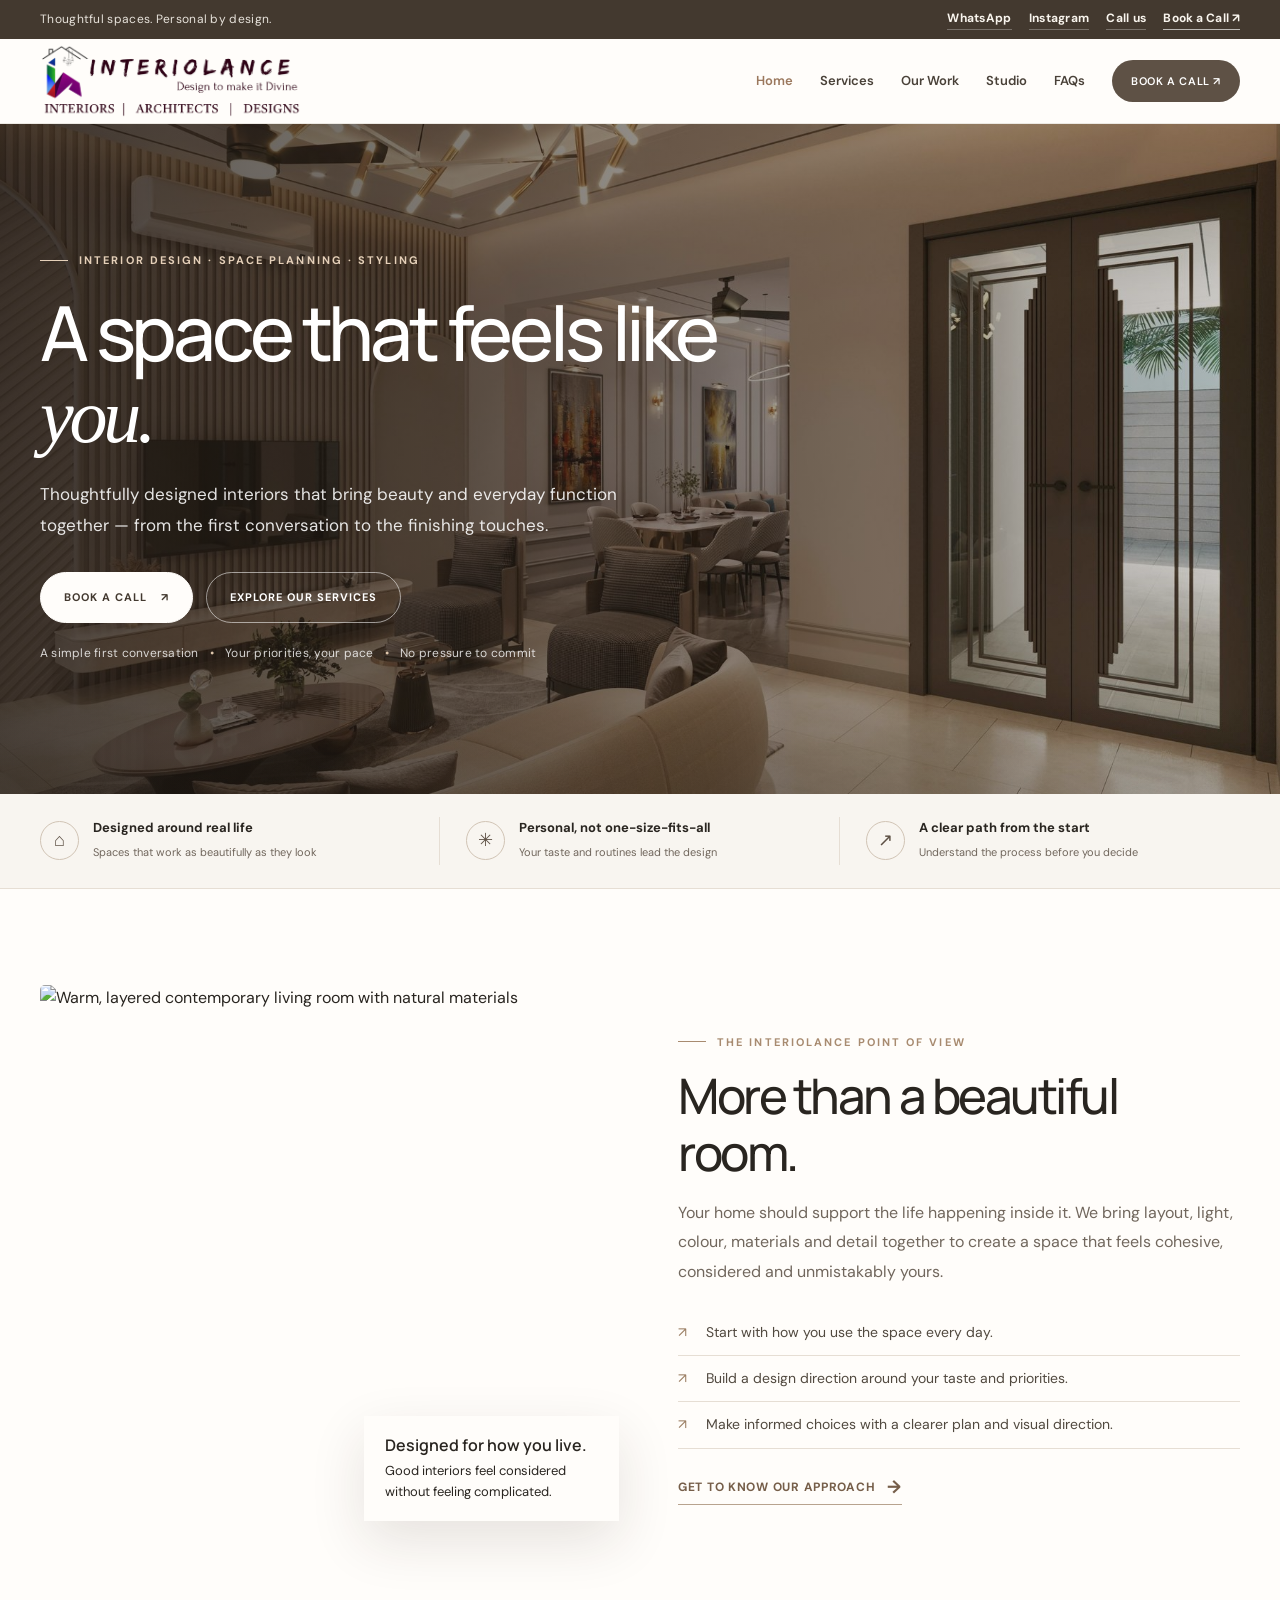
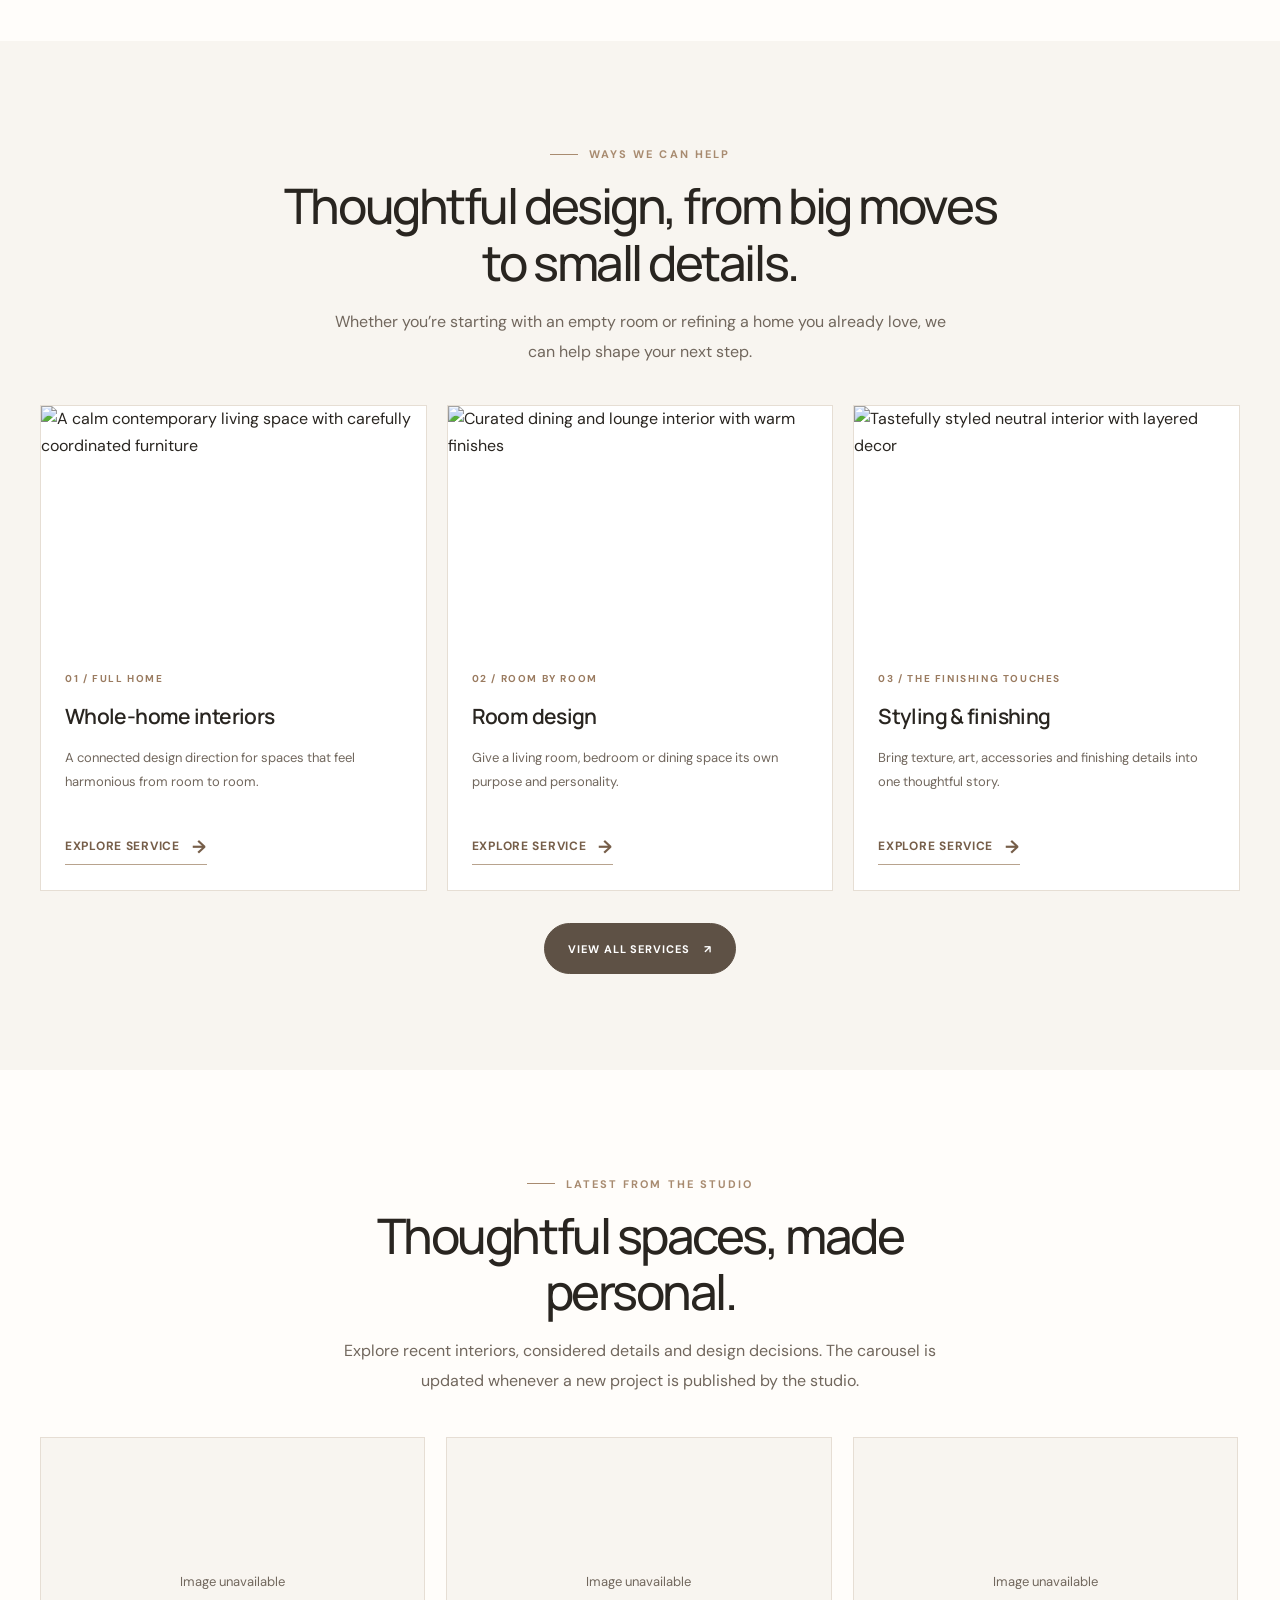
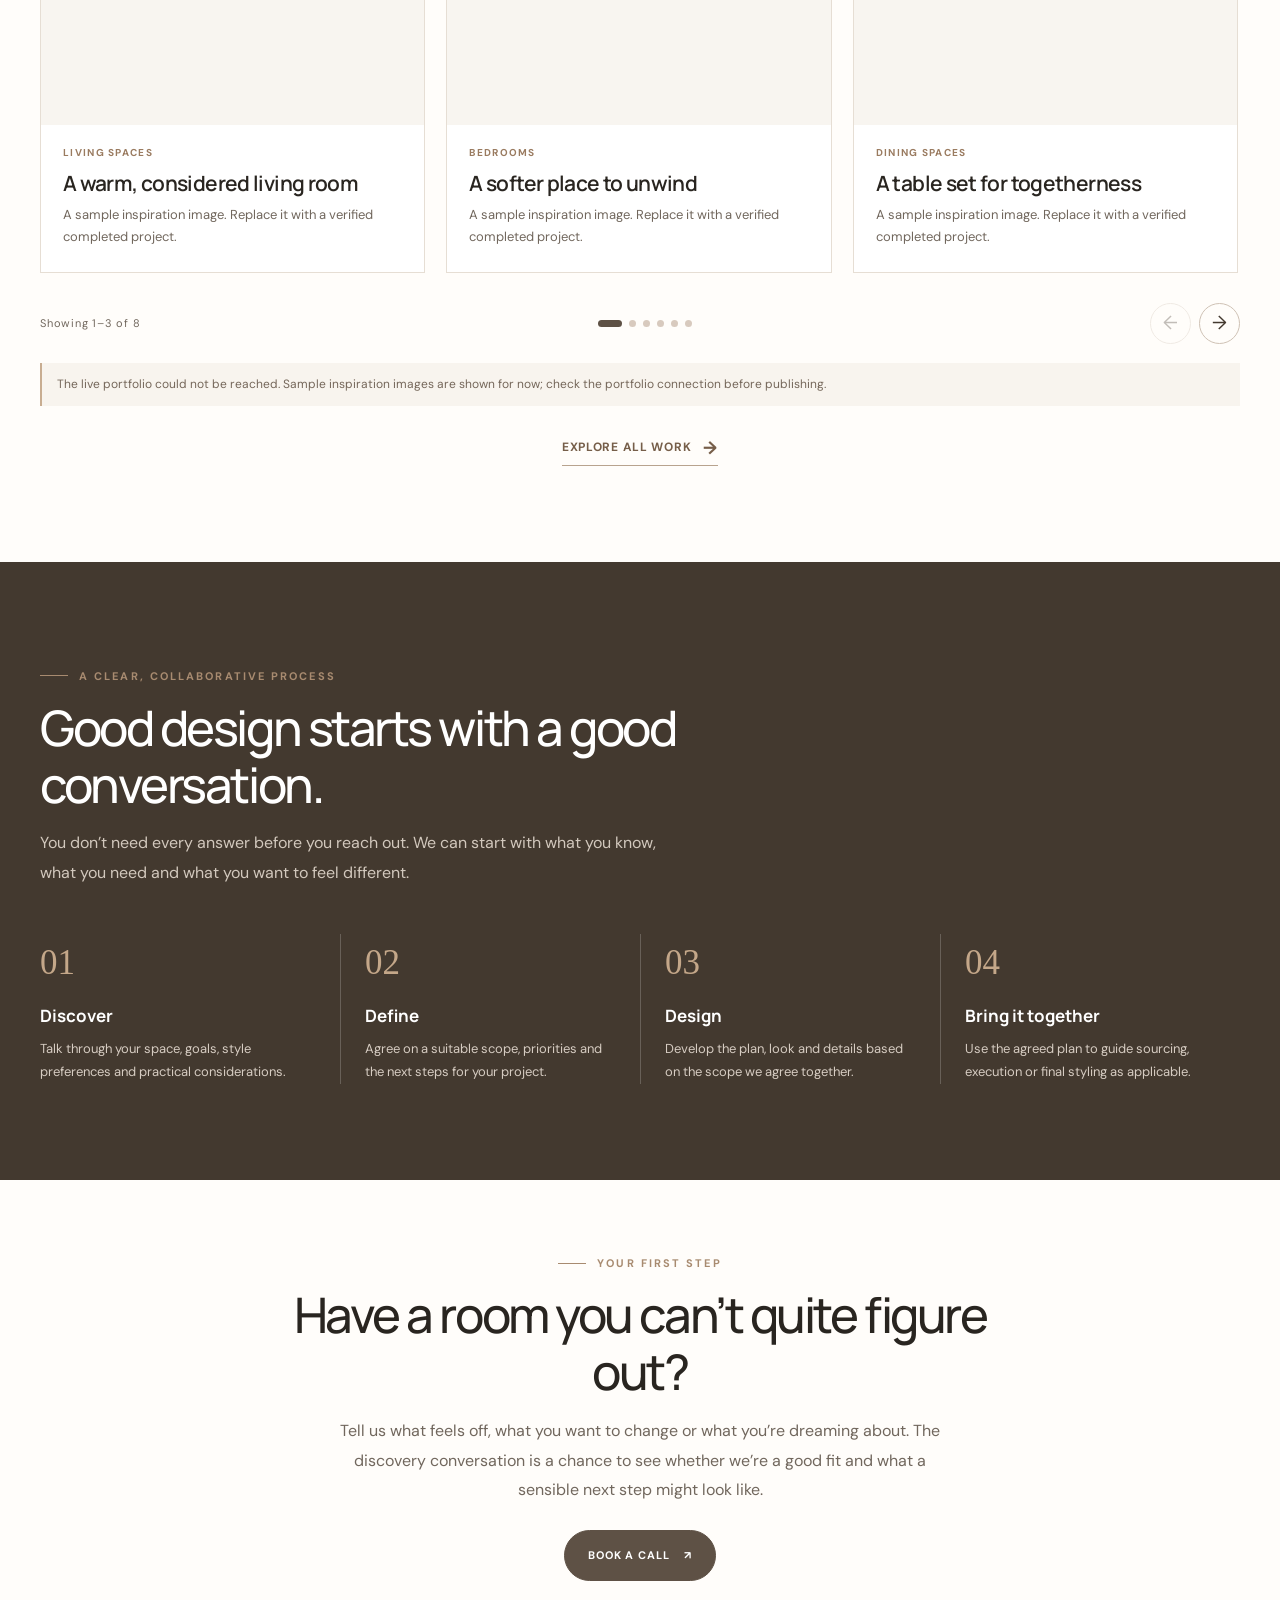
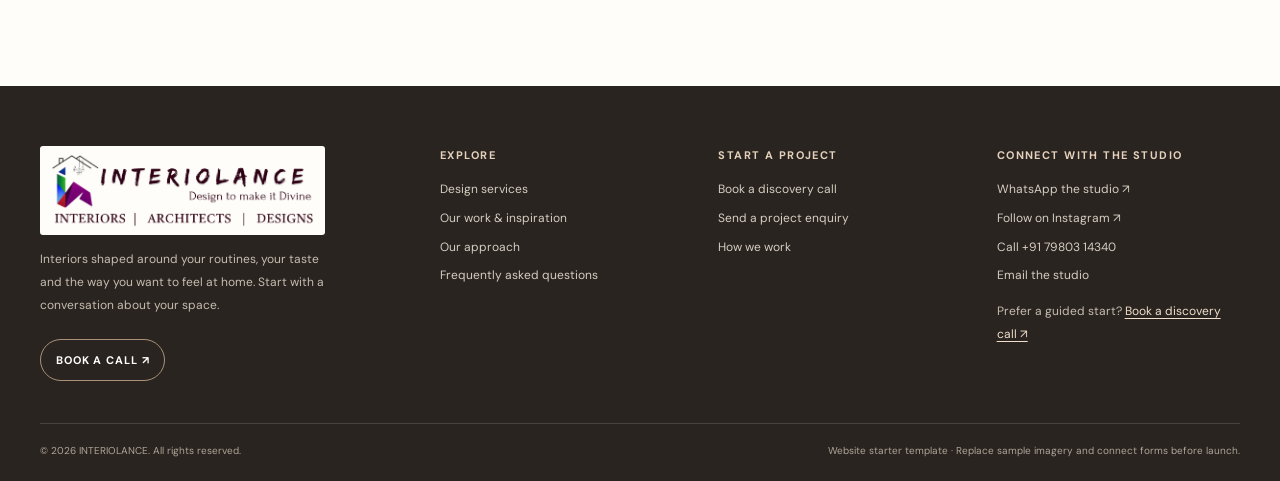
==== commit 35950c1b: "Introduction of admin page for supbase and updated carousal" ====
--- a/index.html
+++ b/index.html
@@ -1,5 +1,5 @@
 <!doctype html>
-<html lang="en"><head><meta charset="utf-8"><meta name="viewport" content="width=device-width,initial-scale=1"><meta name="theme-color" content="#5e5145"><meta name="description" content="INTERIOLANCE creates thoughtful, personal interiors. Explore design services, inspiration and book a discovery call."><title>Interior Design Studio | INTERIOLANCE</title><link rel="icon" type="image/png" href="assets/interiolance-mark.png"><link rel="stylesheet" href="styles.css"></head>
+<html lang="en"><head><meta charset="utf-8"><meta name="viewport" content="width=device-width,initial-scale=1"><meta name="theme-color" content="#5e5145"><meta name="description" content="INTERIOLANCE creates thoughtful, personal interiors. Explore design services, inspiration and book a discovery call."><title>Interior Design Studio | INTERIOLANCE</title><link rel="icon" type="image/png" href="assets/interiolance-mark.png"><link rel="stylesheet" href="styles.css"><link rel="stylesheet" href="portfolio.css"></head>
 <body><a class="skip-link" href="#main-content">Skip to content</a>
 <div class="utility-bar"><div class="container utility-inner"><span class="utility-message">Thoughtful spaces. Personal by design.</span><div class="utility-actions"><a class="utility-link" href="https://wa.me/917980314340?text=Hello%20INTERIOLANCE%2C%20I%27d%20like%20to%20discuss%20an%20interior%20design%20project." target="_blank" rel="noopener noreferrer" aria-label="Chat with INTERIOLANCE on WhatsApp">WhatsApp</a><a class="utility-link" href="https://www.instagram.com/interiolance/" target="_blank" rel="noopener noreferrer" aria-label="Visit INTERIOLANCE on Instagram">Instagram</a><a class="utility-link" href="tel:+917980314340" aria-label="Call INTERIOLANCE">Call us</a><a class="utility-book" href="https://forms.gle/v94qBWnh7hxAthor6" target="_blank" rel="noopener noreferrer">Book a Call <span aria-hidden="true">↗</span></a></div></div></div>
 <header class="site-header"><div class="container header-inner">
@@ -14,10 +14,7 @@
 <a class="service-card reveal" href="services.html#room-design"><img src="https://images.unsplash.com/photo-1616486338812-3dadae4b4ace?auto=format&fit=crop&w=1000&q=85" alt="Curated dining and lounge interior with warm finishes" loading="lazy"><div class="service-card-content"><span class="number">02 / ROOM BY ROOM</span><h3>Room design</h3><p>Give a living room, bedroom or dining space its own purpose and personality.</p><span class="text-link">Explore service <span>→</span></span></div></a>
 <a class="service-card reveal" href="services.html#styling"><img src="https://images.unsplash.com/photo-1618221195710-dd6b41faaea6?auto=format&fit=crop&w=1000&q=85" alt="Tastefully styled neutral interior with layered decor" loading="lazy"><div class="service-card-content"><span class="number">03 / THE FINISHING TOUCHES</span><h3>Styling & finishing</h3><p>Bring texture, art, accessories and finishing details into one thoughtful story.</p><span class="text-link">Explore service <span>→</span></span></div></a>
 </div><div style="text-align:center;margin-top:32px"><a class="btn" href="services.html">View all services <span aria-hidden="true">↗</span></a></div></div></section>
-<section class="section"><div class="container"><div class="section-heading reveal"><span class="eyebrow">Ideas for your next chapter</span><h2>Spaces to spark an idea.</h2><p class="lead">Explore mood, materials and layout inspiration. These are illustrative references for the template, not a claim of completed client projects.</p></div><div class="project-grid">
-<a class="project-card reveal" href="projects.html"><img src="https://images.unsplash.com/photo-1600210492486-724fe5c67fb0?auto=format&fit=crop&w=1300&q=85" alt="Neutral living room with layered textures and warm natural light" loading="lazy"><div class="project-info"><span class="project-meta">Living spaces · Warm minimal</span><h3>Comfort with a considered edge</h3><p>Natural textures, sculptural pieces and a calm, cohesive palette.</p><span class="arrow" aria-hidden="true">↗</span></div></a>
-<a class="project-card reveal" href="projects.html"><img src="https://images.unsplash.com/photo-1600607687920-4e2a09cf159d?auto=format&fit=crop&w=1300&q=85" alt="Serene bedroom with soft neutral tones and warm lighting" loading="lazy"><div class="project-info"><span class="project-meta">Bedrooms · Soft and serene</span><h3>A slower, softer start and end</h3><p>Layered materials and quiet details that make a room feel restorative.</p><span class="arrow" aria-hidden="true">↗</span></div></a>
-</div><div style="text-align:center;margin-top:30px"><a class="text-link" href="projects.html">Explore the inspiration gallery <span>→</span></a></div></div></section>
+<section class="section" id="latest-projects"><div class="container"><div class="section-heading reveal"><span class="eyebrow">Latest from the studio</span><h2>Thoughtful spaces, made personal.</h2><p class="lead">Explore recent interiors, considered details and design decisions. The carousel is updated whenever a new project is published by the studio.</p></div><div id="home-project-carousel" data-project-carousel aria-label="Latest INTERIOLANCE projects"></div><p class="portfolio-note" data-portfolio-note data-for="home-project-carousel" hidden>Sample images are shown until completed projects are uploaded through the Portfolio Manager.</p><div style="text-align:center;margin-top:27px"><a class="text-link" href="projects.html#latest-projects">Explore all work <span>→</span></a></div></div></section>
 <section class="section section-dark" id="process"><div class="container"><div class="section-heading align-left reveal"><span class="eyebrow">A clear, collaborative process</span><h2>Good design starts with a good conversation.</h2><p class="lead">You don’t need every answer before you reach out. We can start with what you know, what you need and what you want to feel different.</p></div><div class="process-grid"><div class="process-item reveal"><div class="process-num">01</div><h3>Discover</h3><p>Talk through your space, goals, style preferences and practical considerations.</p></div><div class="process-item reveal"><div class="process-num">02</div><h3>Define</h3><p>Agree on a suitable scope, priorities and the next steps for your project.</p></div><div class="process-item reveal"><div class="process-num">03</div><h3>Design</h3><p>Develop the plan, look and details based on the scope we agree together.</p></div><div class="process-item reveal"><div class="process-num">04</div><h3>Bring it together</h3><p>Use the agreed plan to guide sourcing, execution or final styling as applicable.</p></div></div></div></section>
 <section class="section compact"><div class="container"><div class="section-heading reveal"><span class="eyebrow">Your first step</span><h2>Have a room you can’t quite figure out?</h2><p class="lead">Tell us what feels off, what you want to change or what you’re dreaming about. The discovery conversation is a chance to see whether we’re a good fit and what a sensible next step might look like.</p><div style="margin-top:25px"><a class="btn" href="https://forms.gle/v94qBWnh7hxAthor6" target="_blank" rel="noopener noreferrer">Book a Call <span aria-hidden="true">↗</span></a></div></div></div></section></main><footer class="footer"><div class="container"><div class="footer-main">
 <div><a class="footer-brand" href="index.html"><img class="footer-logo" src="assets/interiolance-logo.png" alt="INTERIOLANCE — Design to make it Divine — Interiors, Architects, Designs"/></a><p>Interiors shaped around your routines, your taste and the way you want to feel at home. Start with a conversation about your space.</p><a class="footer-cta" href="https://forms.gle/v94qBWnh7hxAthor6" target="_blank" rel="noopener noreferrer">BOOK A CALL ↗</a></div>
@@ -26,4 +23,4 @@
 <div><h3>Connect with the studio</h3><div class="footer-links"><a href="https://wa.me/917980314340?text=Hello%20INTERIOLANCE%2C%20I%27d%20like%20to%20discuss%20an%20interior%20design%20project." target="_blank" rel="noopener noreferrer">WhatsApp the studio ↗</a><a href="https://www.instagram.com/interiolance/" target="_blank" rel="noopener noreferrer">Follow on Instagram ↗</a><a href="tel:+917980314340">Call +91 79803 14340</a><a href="mailto:interiolance@gmail.com">Email the studio</a></div><p style="margin-top:14px">Prefer a guided start? <a class="footer-inline-link" href="https://forms.gle/v94qBWnh7hxAthor6" target="_blank" rel="noopener noreferrer">Book a discovery call ↗</a></p></div>
 </div><div class="footer-bottom"><span>© <span data-current-year></span> INTERIOLANCE. All rights reserved.</span><span>Website starter template · Replace sample imagery and connect forms before launch.</span></div></div></footer>
 <nav class="mobile-contact-dock" aria-label="Quick contact links"><a class="dock-book" href="https://forms.gle/v94qBWnh7hxAthor6" target="_blank" rel="noopener noreferrer"><span class="dock-icon" aria-hidden="true">↗</span><span>Book a Call</span></a><a href="https://wa.me/917980314340?text=Hello%20INTERIOLANCE%2C%20I%27d%20like%20to%20discuss%20an%20interior%20design%20project." target="_blank" rel="noopener noreferrer"><span class="dock-icon" aria-hidden="true">◉</span><span>WhatsApp</span></a><a href="https://www.instagram.com/interiolance/" target="_blank" rel="noopener noreferrer"><span class="dock-icon" aria-hidden="true">◎</span><span>Instagram</span></a><a href="tel:+917980314340"><span class="dock-icon" aria-hidden="true">☎</span><span>Call</span></a></nav>
-<script src="script.js"></script></body></html>+<script src="project-config.js"></script><script src="projects-carousel.js"></script><script src="script.js"></script></body></html>
--- a/portfolio.css
+++ b/portfolio.css
@@ -0,0 +1,89 @@
+/* Shared latest-project carousel */
+.portfolio-carousel{width:100%;position:relative}
+.portfolio-viewport{position:relative;overflow-x:auto;overscroll-behavior-x:contain;scroll-snap-type:x mandatory;scrollbar-width:none;outline-offset:5px}
+.portfolio-viewport::-webkit-scrollbar{display:none}
+.portfolio-track{position:relative;display:flex;gap:21px;align-items:stretch;padding:2px 1px 22px}
+.portfolio-card{display:flex;flex:0 0 calc((100% - 42px)/3);min-width:0;flex-direction:column;background:#fff;border:1px solid var(--line);scroll-snap-align:start;overflow:hidden;transition:transform .25s,box-shadow .25s}
+.portfolio-card:hover{transform:translateY(-3px);box-shadow:var(--shadow)}
+.portfolio-media{position:relative;overflow:hidden;background:#eee4d8;aspect-ratio:4/3}
+.portfolio-image{width:100%;height:100%;object-fit:cover;transition:transform .55s ease}
+.portfolio-card:hover .portfolio-image{transform:scale(1.035)}
+.portfolio-media.image-unavailable:after{content:'Image unavailable';position:absolute;inset:0;display:grid;place-items:center;color:var(--muted);font-size:13px;background:var(--cream)}
+.portfolio-tag{position:absolute;top:14px;left:14px;padding:6px 9px;background:rgba(255,253,250,.94);color:#5e5145;font-size:9px;font-weight:700;letter-spacing:.1em;text-transform:uppercase}
+.portfolio-card-content{padding:20px 22px 23px;display:flex;flex:1;flex-direction:column;align-items:flex-start}
+.portfolio-category{font-size:10px;color:#9a7b60;text-transform:uppercase;letter-spacing:.13em;font-weight:700}
+.portfolio-card h3{font-family:'Manrope',sans-serif;font-size:21px;font-weight:600;letter-spacing:-.03em;line-height:1.28;margin:9px 0 7px}
+.portfolio-card p{font-size:13px;line-height:1.7;color:var(--muted);margin:0}
+.portfolio-controls{display:flex;align-items:center;gap:21px;padding-top:8px}
+.portfolio-count{font-size:11px;color:var(--muted);letter-spacing:.07em;font-variant-numeric:tabular-nums;white-space:nowrap}
+.portfolio-dots{display:flex;flex:1;align-items:center;justify-content:center;gap:7px}
+.portfolio-dot{width:7px;height:7px;padding:0;border:0;border-radius:99px;background:#d8cabe;cursor:pointer;transition:width .2s,background .2s}
+.portfolio-dot.is-active{width:24px;background:var(--taupe)}
+.portfolio-arrows{display:flex;gap:8px}
+.portfolio-arrow{display:grid;place-items:center;width:41px;height:41px;border:1px solid #cfc2b5;border-radius:50%;background:transparent;color:var(--taupe-dark);font-size:19px;cursor:pointer;transition:background .2s,color .2s,border .2s}
+.portfolio-arrow:hover:not(:disabled){background:var(--taupe);border-color:var(--taupe);color:#fff}
+.portfolio-arrow:disabled{opacity:.32;cursor:not-allowed}
+.portfolio-note{margin:19px 0 0;padding:12px 15px;border-left:2px solid #c8ad91;background:#f8f4ee;color:#75675a;font-size:12px;line-height:1.65}
+.portfolio-loading{padding:30px 0;color:var(--muted)}
+
+/* Portfolio manager */
+.admin-page{min-height:100vh;background:#f8f5f0}
+.admin-header{display:flex;align-items:center;justify-content:space-between;gap:24px;padding:16px max(24px,calc((100vw - 1120px)/2));background:#fffdfa;border-bottom:1px solid var(--line)}
+.admin-brand{display:block;width:235px;max-width:48%}
+.admin-brand img{width:100%;max-height:61px;object-fit:contain;object-position:left center}
+.admin-header>div{display:flex;align-items:center;gap:17px}
+.admin-header-label,.panel-kicker,.setup-kicker{font-size:9px;font-weight:700;letter-spacing:.16em;color:#9a7b60}
+.admin-back-link{font-size:12px;font-weight:700;color:var(--taupe-dark);border-bottom:1px solid #c9b9a7;padding-bottom:3px}
+.admin-main{width:min(100% - 38px,920px);margin:0 auto;padding:52px 0 70px}
+.admin-intro{max-width:720px;margin-bottom:31px}
+.admin-intro h1{font-family:'Manrope',sans-serif;font-size:clamp(34px,5vw,52px);font-weight:500;letter-spacing:-.055em;line-height:1.12;margin:13px 0}
+.admin-intro p,.admin-muted{color:var(--muted);font-size:14px;line-height:1.8}
+.admin-panel{padding:30px;background:#fffdfa;border:1px solid var(--line);box-shadow:0 15px 45px rgba(46,35,24,.05);margin-bottom:25px}
+.setup-panel{border-left:3px solid #b99574}
+.setup-panel h2,.panel-heading h2,.admin-toolbar h2{font-family:'Manrope',sans-serif;font-size:25px;font-weight:600;letter-spacing:-.04em;line-height:1.25;margin:7px 0 10px}
+.setup-panel p{font-size:13px;line-height:1.8;color:var(--muted);max-width:700px}
+.setup-panel code{font-size:12px;background:#f2ece4;padding:2px 5px;border-radius:3px}
+.panel-heading,.admin-toolbar{display:flex;align-items:center;justify-content:space-between;gap:18px}
+.image-count{font-size:10px;color:#806c59;background:#f4eee7;padding:7px 9px;white-space:nowrap}
+.admin-form{display:grid;grid-template-columns:1fr 1fr;gap:19px 20px;margin-top:22px}
+.field{min-width:0;display:flex;flex-direction:column;gap:7px}
+.field.full{grid-column:1/-1}
+.field label{font-size:12px;font-weight:700;color:#4b4035}
+.field input,.field textarea,.field select{width:100%;min-height:47px;background:#fff;border:1px solid #dcd1c6;border-radius:3px;padding:12px 13px;color:var(--ink);font-size:13px}
+.field textarea{resize:vertical;min-height:94px}
+.field input[type=file]{padding:9px;background:#faf7f2}
+.field input:focus,.field textarea:focus,.field select:focus{outline:2px solid #b99574;outline-offset:1px;border-color:#9f8368}
+.field small{color:var(--muted);font-size:11px;line-height:1.55}
+.required-mark{color:#9d6848}
+.admin-submit{margin-top:4px;align-self:flex-start;min-width:230px}
+.admin-submit:disabled{opacity:.65;cursor:wait;transform:none}
+.admin-status{min-height:0;margin:10px 0 0;font-size:12px;line-height:1.6;color:#3c7154}
+.admin-status:empty{display:none}
+.admin-status.is-error{color:#a34234}
+.admin-status.is-success{color:#3c7154}
+.admin-small-note{font-size:11px;color:#82766a;line-height:1.7;margin:20px 0 0}
+.image-preview-wrap{max-width:330px;max-height:245px;overflow:hidden;border:1px solid var(--line);margin-top:8px}
+.image-preview-wrap img{width:100%;max-height:245px;object-fit:cover}
+.admin-toolbar{margin:37px 0 17px}
+.admin-toolbar h2{margin-bottom:0}
+.text-button{background:transparent;border:0;border-bottom:1px solid #bca995;padding:5px 0;color:var(--taupe-dark);font-weight:700;font-size:12px;cursor:pointer}
+.text-button:hover{color:#9a6846}
+.project-total{display:inline-grid;place-items:center;vertical-align:middle;min-width:27px;height:27px;margin-left:5px;padding:0 6px;border-radius:99px;background:#eee5da;font-size:11px;letter-spacing:0}
+.admin-project-list{display:flex;flex-direction:column;border-top:1px solid var(--line)}
+.admin-project-row{display:grid;grid-template-columns:112px 1fr auto;align-items:center;gap:19px;padding:17px 0;border-bottom:1px solid var(--line)}
+.admin-project-thumb{width:112px;height:82px;object-fit:cover;background:#eee4d8}
+.admin-project-copy{min-width:0}
+.admin-project-category{font-size:9px;letter-spacing:.12em;text-transform:uppercase;font-weight:700;color:#9a7b60}
+.admin-project-copy h3{font-family:'Manrope',sans-serif;font-size:16px;line-height:1.3;margin:4px 0}
+.admin-project-copy p{font-size:11px;line-height:1.5;color:var(--muted);margin:0;display:-webkit-box;-webkit-line-clamp:2;-webkit-box-orient:vertical;overflow:hidden}
+.admin-project-date{display:block;font-size:10px;color:#918477;margin-top:5px}
+.admin-delete-button{border:1px solid #dccfc3;background:transparent;color:#8c4d3f;padding:8px 12px;font-size:11px;cursor:pointer}
+.admin-delete-button:hover{background:#fbefeb;border-color:#c6a299}
+.admin-delete-button:disabled{opacity:.5;cursor:wait}
+.admin-empty{padding:35px 20px;border:1px dashed #d6c9bb;text-align:center;color:var(--muted);font-size:13px}
+.admin-footer{display:flex;justify-content:space-between;gap:15px;max-width:920px;margin:0 auto;padding:22px 0 35px;border-top:1px solid var(--line);font-size:10px;color:#8a7b6c}
+.admin-footer a{border-bottom:1px solid #c9b9a7;padding-bottom:2px}
+
+@media(max-width:820px){.portfolio-card{flex-basis:calc((100% - 21px)/2)}.portfolio-track{gap:21px}.admin-main{padding-top:36px}.admin-header{padding-inline:22px}}
+@media(max-width:560px){.portfolio-track{gap:14px;padding-bottom:17px}.portfolio-card{flex-basis:86%}.portfolio-card-content{padding:17px 17px 20px}.portfolio-card h3{font-size:19px}.portfolio-controls{gap:12px}.portfolio-dot{width:6px;height:6px}.portfolio-dot.is-active{width:18px}.portfolio-arrows{gap:5px}.portfolio-arrow{width:37px;height:37px}.portfolio-note{font-size:11px}.admin-header{padding:13px 17px}.admin-brand{width:175px}.admin-header-label{display:none}.admin-header>div{gap:0}.admin-back-link{font-size:11px}.admin-main{width:calc(100% - 30px);padding:32px 0 48px}.admin-intro h1{font-size:37px}.admin-panel{padding:22px 17px}.panel-heading h2,.admin-toolbar h2,.setup-panel h2{font-size:22px}.admin-form{grid-template-columns:1fr;gap:16px}.field.full{grid-column:auto}.admin-submit{width:100%;min-width:0}.image-count{white-space:normal;text-align:center;max-width:105px}.admin-project-row{grid-template-columns:78px minmax(0,1fr);gap:11px;align-items:start}.admin-project-thumb{width:78px;height:78px}.admin-delete-button{grid-column:2;justify-self:start}.admin-project-copy h3{font-size:14px}.admin-project-copy p{font-size:10px}.admin-toolbar{align-items:flex-start}.admin-footer{width:calc(100% - 30px);flex-wrap:wrap;padding-top:17px}}
+@media(prefers-reduced-motion:reduce){.portfolio-card,.portfolio-image,.portfolio-dot,.portfolio-arrow{transition:none!important}}
